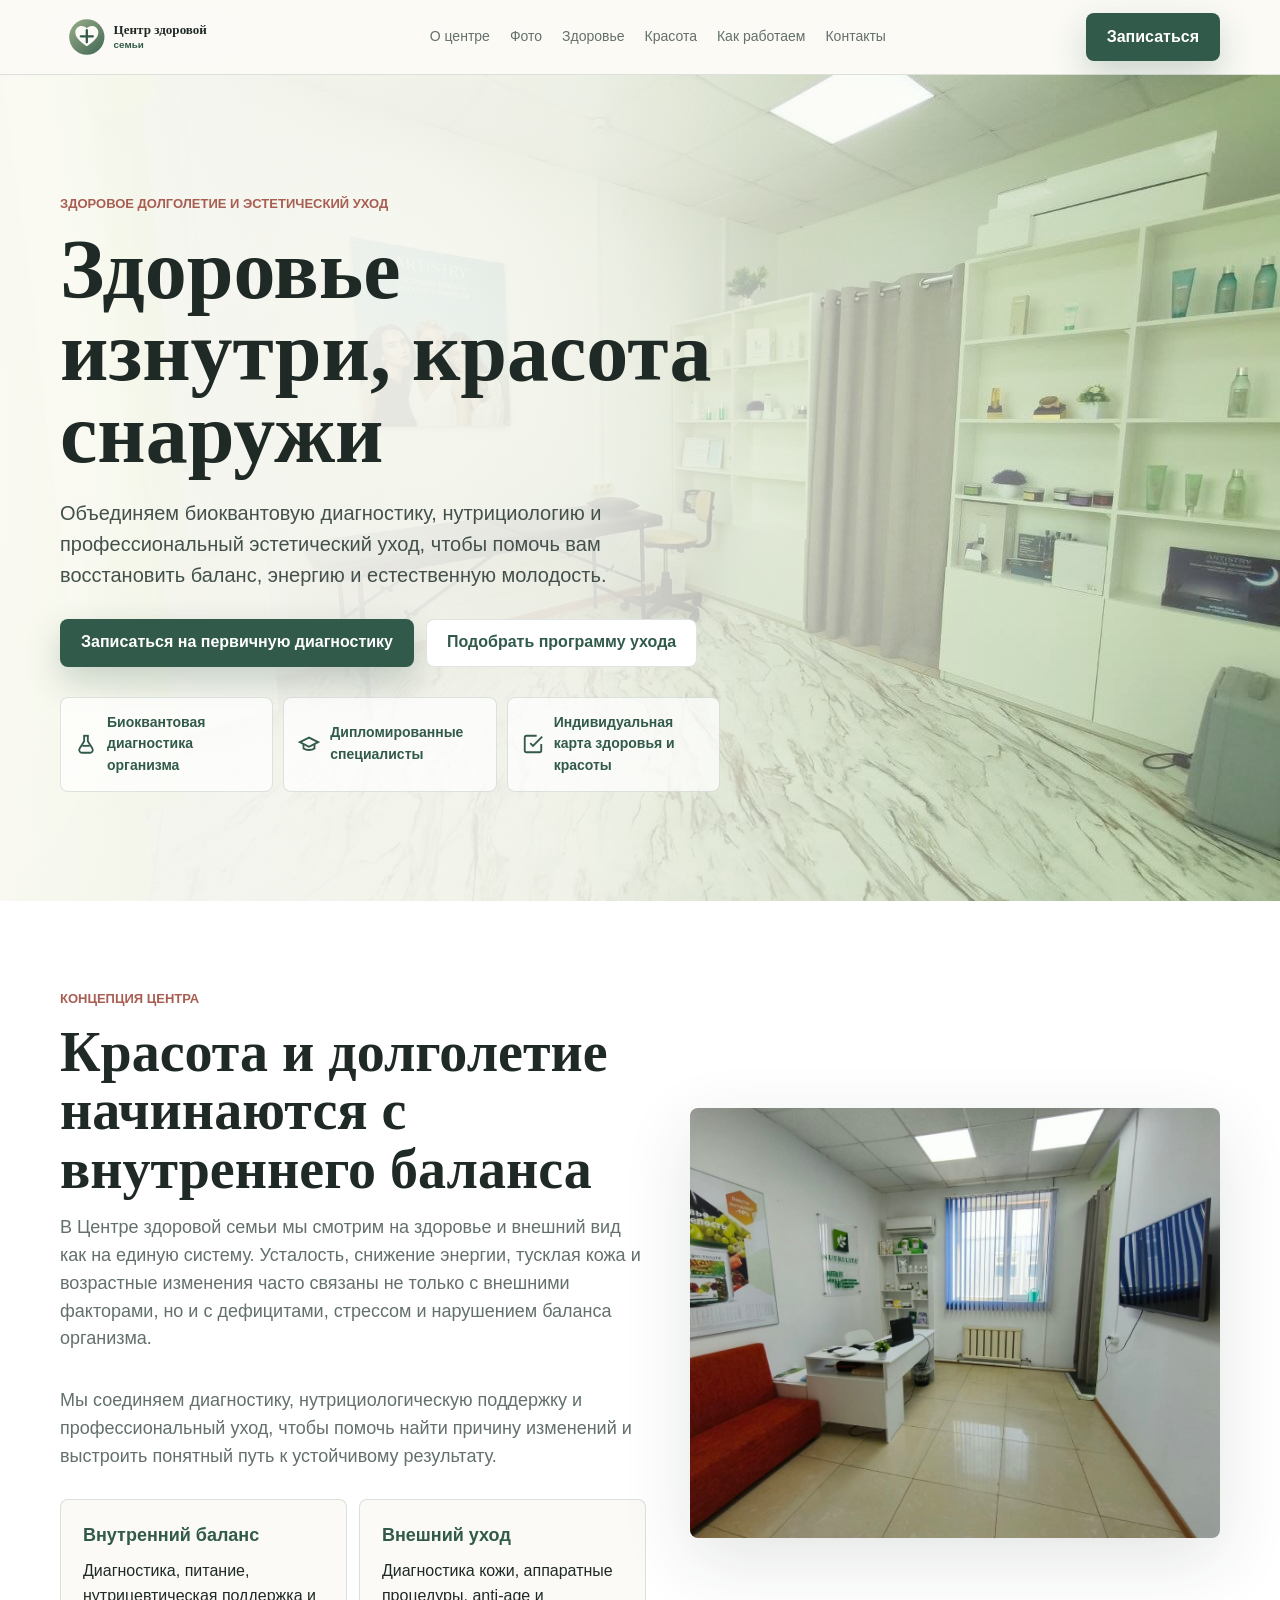
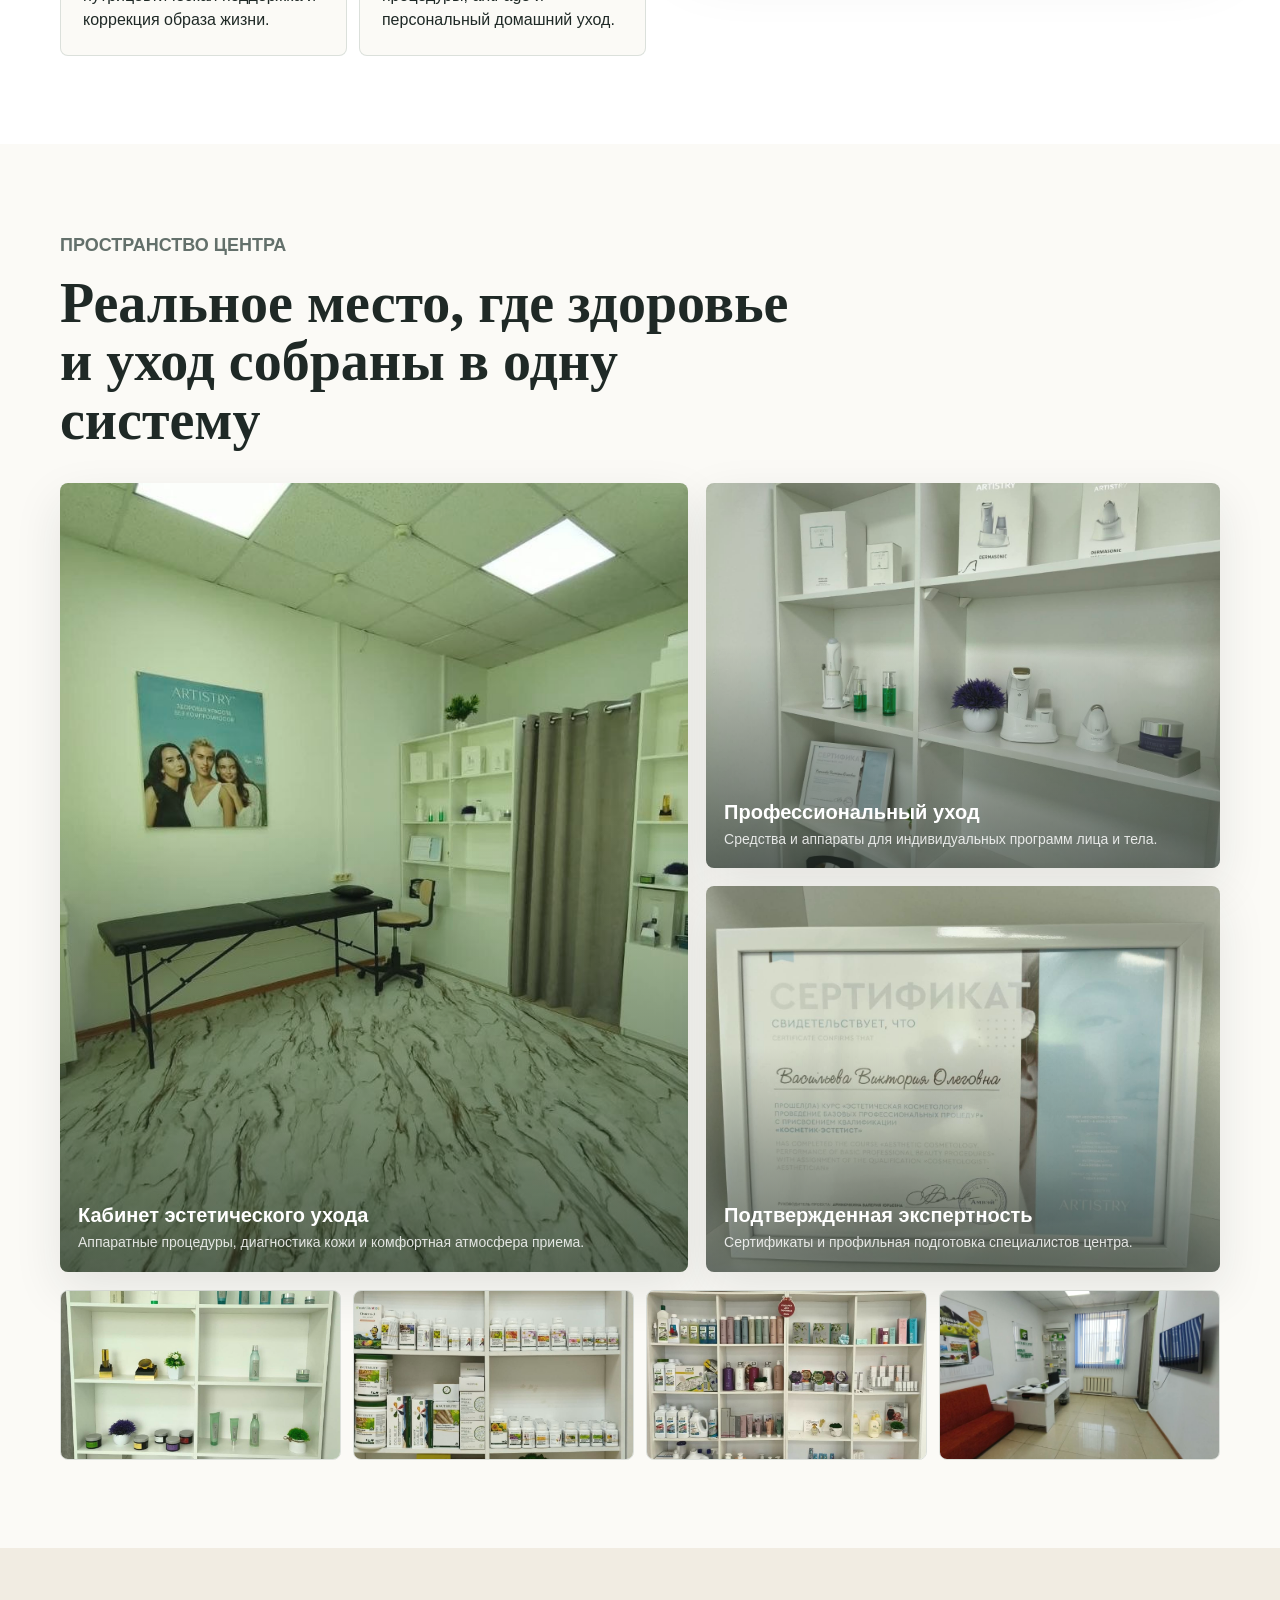
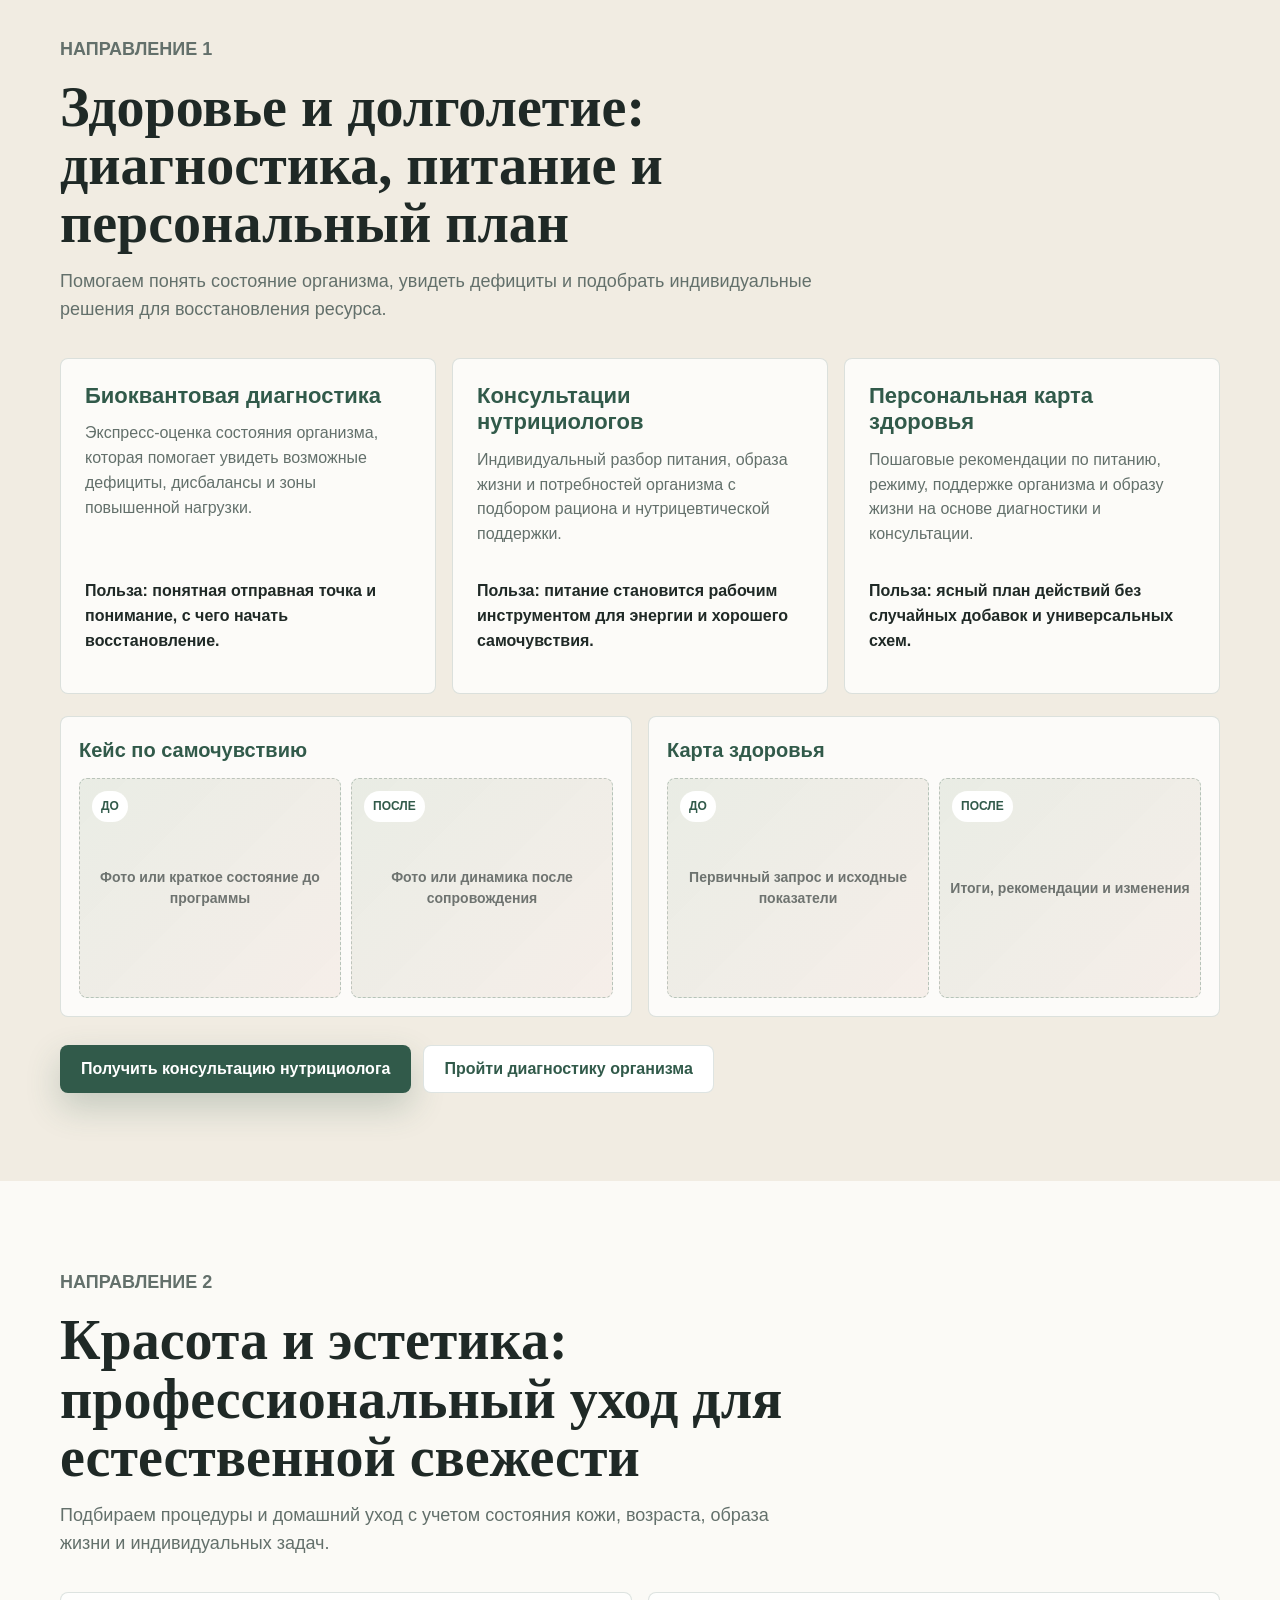
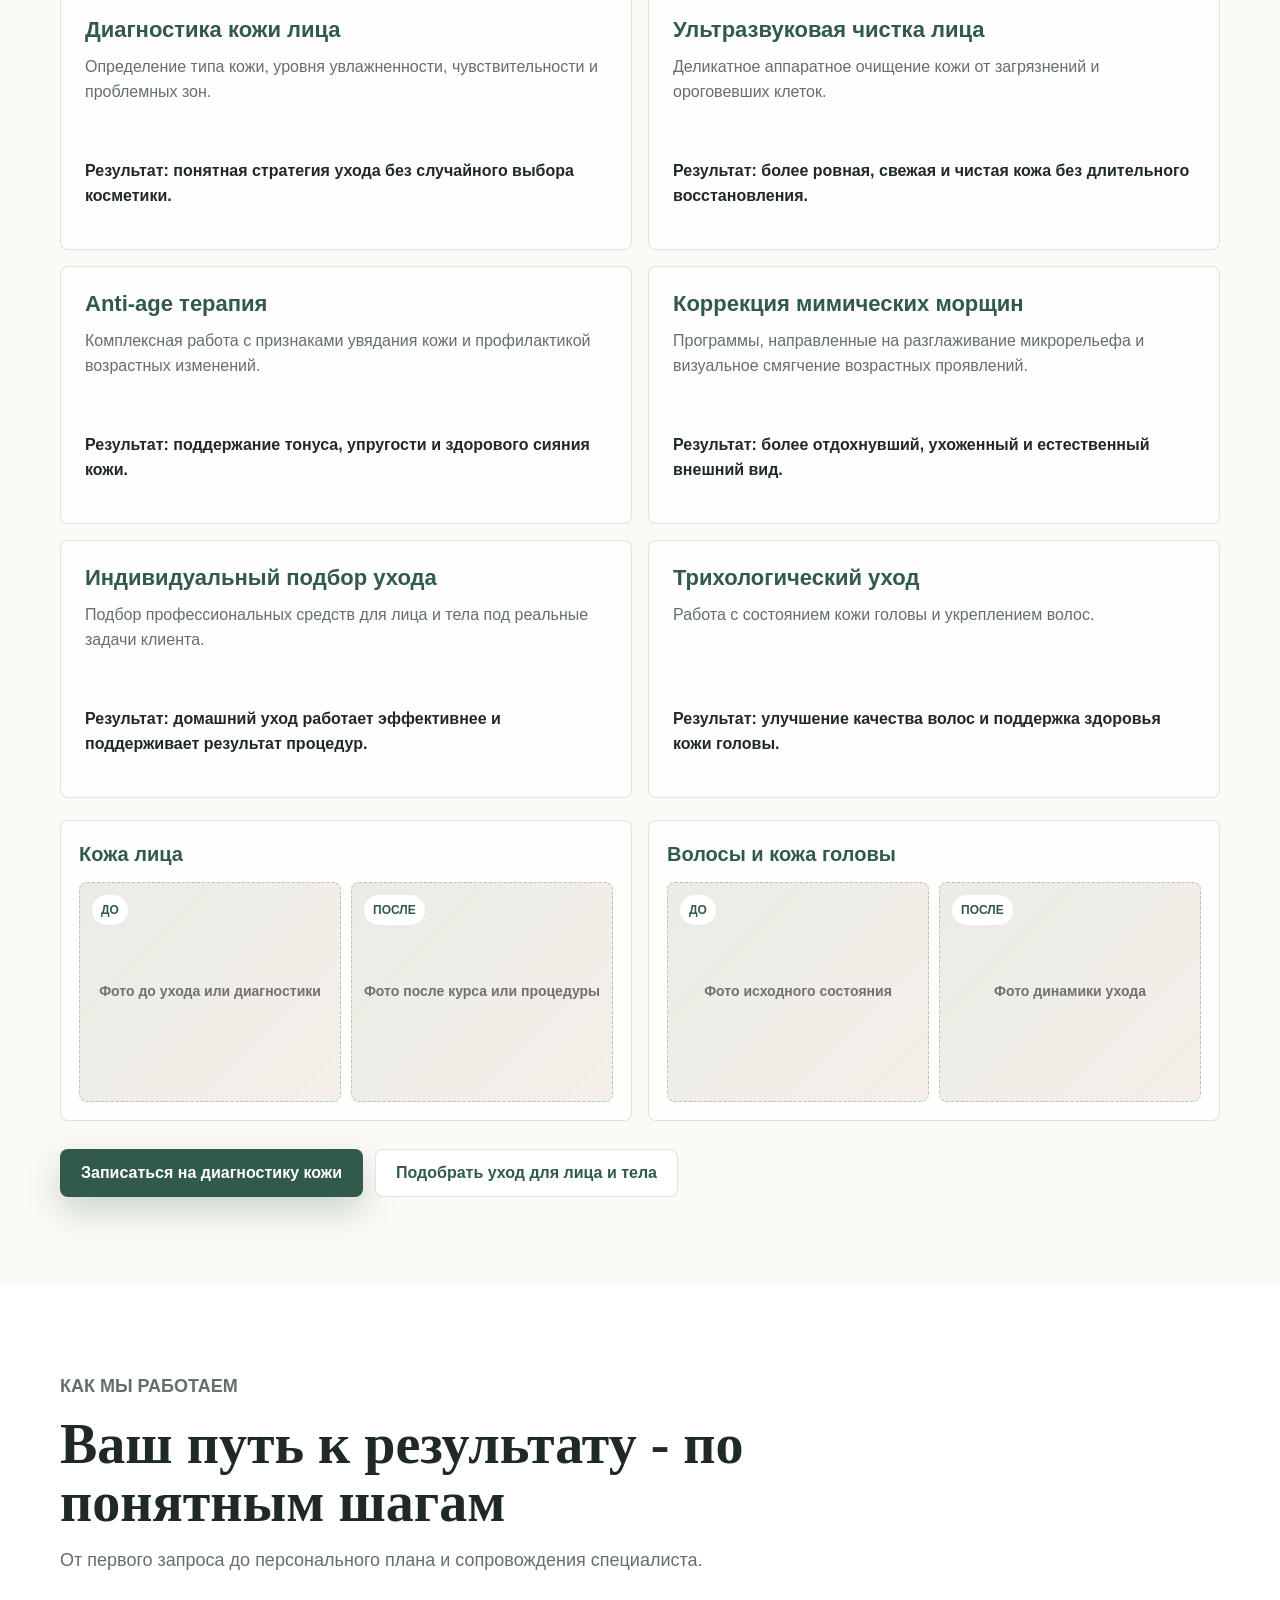
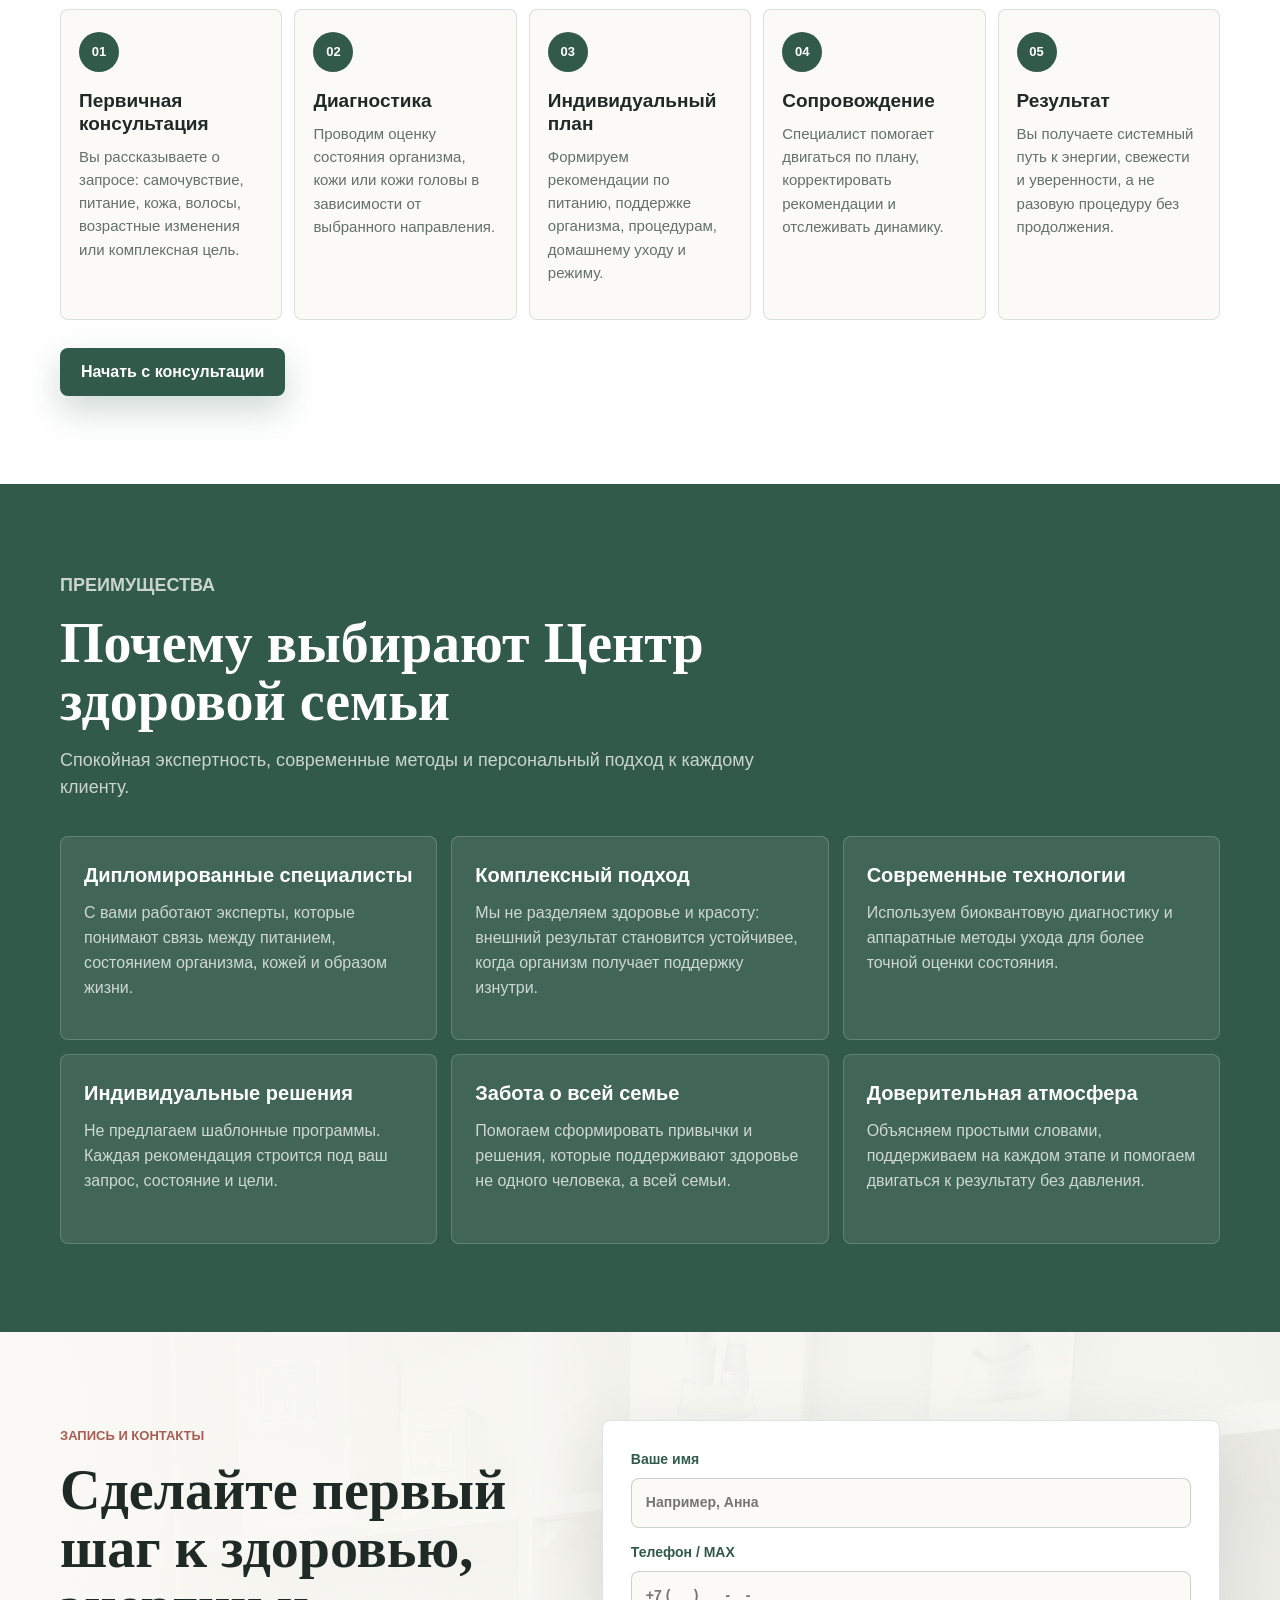
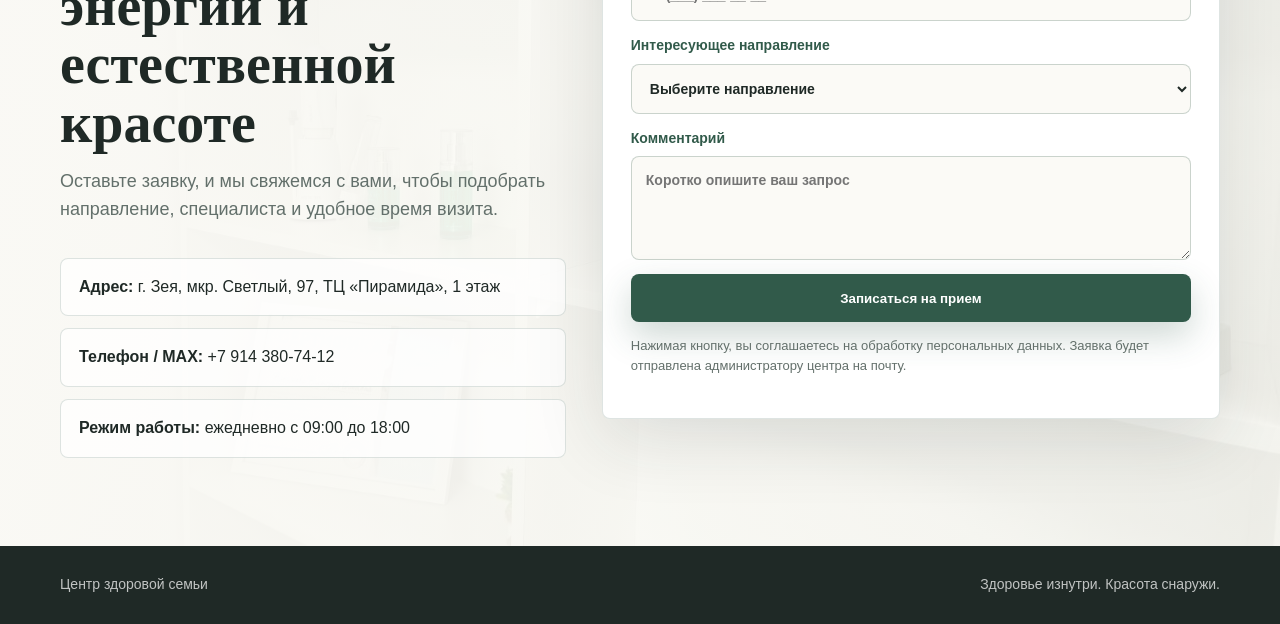
==== index.html @ 0ac84705 "Use local PHP lead form handler" ====
<!doctype html>
<html lang="ru">
  <head>
    <meta charset="utf-8" />
    <meta name="viewport" content="width=device-width, initial-scale=1" />
    <title>Центр здоровой семьи - здоровье изнутри, красота снаружи</title>
    <meta
      name="description"
      content="Комплексный центр здоровья, долголетия и эстетического ухода: биоквантовая диагностика, нутрициология, косметология и персональная карта здоровья."
    />
    <style>
      :root {
        --milk: #fbfaf6;
        --linen: #f1ece2;
        --sage: #6e8768;
        --moss: #315a4a;
        --rose: #c97f74;
        --clay: #a85e52;
        --ink: #1f2926;
        --muted: #63706b;
        --line: rgba(49, 90, 74, 0.16);
        --shadow: 0 22px 70px rgba(31, 41, 38, 0.12);
        --radius: 8px;
      }

      * {
        box-sizing: border-box;
      }

      html {
        scroll-behavior: smooth;
      }

      body {
        margin: 0;
        background: var(--milk);
        color: var(--ink);
        font-family: Inter, "Segoe UI", Arial, sans-serif;
        line-height: 1.55;
      }

      img {
        display: block;
        max-width: 100%;
      }

      a {
        color: inherit;
        text-decoration: none;
      }

      .page {
        overflow: hidden;
      }

      .container {
        width: min(1160px, calc(100% - 40px));
        margin: 0 auto;
      }

      .nav {
        position: sticky;
        top: 0;
        z-index: 20;
        background: rgba(251, 250, 246, 0.9);
        border-bottom: 1px solid var(--line);
        backdrop-filter: blur(18px);
      }

      .nav__inner {
        min-height: 74px;
        display: flex;
        align-items: center;
        justify-content: space-between;
        gap: 24px;
      }

      .brand {
        display: flex;
        align-items: center;
        gap: 12px;
        font-weight: 700;
        color: var(--moss);
      }

      .brand__logo {
        width: 170px;
        height: auto;
      }

      .nav__links {
        display: flex;
        align-items: center;
        gap: 20px;
        color: var(--muted);
        font-size: 14px;
      }

      .btn {
        min-height: 48px;
        display: inline-flex;
        align-items: center;
        justify-content: center;
        gap: 9px;
        border: 1px solid transparent;
        border-radius: var(--radius);
        padding: 13px 20px;
        font-weight: 700;
        line-height: 1.15;
        cursor: pointer;
        transition: transform 0.2s ease, box-shadow 0.2s ease, background 0.2s ease;
      }

      .btn:hover {
        transform: translateY(-2px);
      }

      .btn--primary {
        background: var(--moss);
        color: #fff;
        box-shadow: 0 14px 34px rgba(49, 90, 74, 0.24);
      }

      .btn--primary:hover {
        background: #264b3d;
      }

      .btn--secondary {
        background: #fff;
        border-color: var(--line);
        color: var(--moss);
      }

      .eyebrow {
        margin: 0 0 14px;
        color: var(--clay);
        font-size: 13px;
        font-weight: 800;
        letter-spacing: 0;
        text-transform: uppercase;
      }

      .hero {
        min-height: calc(100vh - 74px);
        display: grid;
        align-items: center;
        padding: 52px 0 42px;
        background:
          linear-gradient(90deg, rgba(251, 250, 246, 0.98) 0%, rgba(251, 250, 246, 0.88) 45%, rgba(251, 250, 246, 0.18) 100%),
          url("assets/photos/hero-room.jpg") center right / cover;
      }

      .hero__content {
        max-width: 660px;
      }

      h1,
      h2,
      h3,
      p {
        margin-top: 0;
      }

      h1 {
        margin-bottom: 22px;
        font-family: Georgia, "Times New Roman", serif;
        font-size: clamp(44px, 7vw, 84px);
        line-height: 0.98;
        font-weight: 600;
        color: var(--ink);
        letter-spacing: 0;
      }

      .hero__lead {
        max-width: 600px;
        margin-bottom: 28px;
        color: #43504b;
        font-size: 20px;
      }

      .hero__actions {
        display: flex;
        flex-wrap: wrap;
        gap: 12px;
        margin-bottom: 30px;
      }

      .hero__chips {
        display: grid;
        grid-template-columns: repeat(3, minmax(0, 1fr));
        gap: 10px;
        max-width: 780px;
      }

      .chip {
        min-height: 76px;
        display: flex;
        align-items: center;
        gap: 10px;
        padding: 14px;
        border: 1px solid var(--line);
        border-radius: var(--radius);
        background: rgba(255, 255, 255, 0.72);
        color: var(--moss);
        font-size: 14px;
        font-weight: 700;
      }

      .chip svg,
      .icon {
        width: 22px;
        height: 22px;
        flex: 0 0 22px;
        stroke: currentColor;
      }

      section {
        padding: 88px 0;
      }

      .section-head {
        max-width: 760px;
        margin-bottom: 34px;
      }

      .section-head h2 {
        margin-bottom: 16px;
        font-family: Georgia, "Times New Roman", serif;
        font-size: clamp(34px, 5vw, 56px);
        line-height: 1.04;
        font-weight: 600;
        letter-spacing: 0;
      }

      .section-head p,
      .large-copy {
        color: var(--muted);
        font-size: 18px;
      }

      .concept {
        background: #fff;
      }

      .concept__grid {
        display: grid;
        grid-template-columns: 1.05fr 0.95fr;
        gap: 44px;
        align-items: center;
      }

      .concept__image {
        position: relative;
        min-height: 430px;
        overflow: hidden;
        border-radius: var(--radius);
        box-shadow: var(--shadow);
      }

      .concept__image img {
        width: 100%;
        height: 100%;
        min-height: 430px;
        object-fit: cover;
      }

      .space {
        background: var(--milk);
      }

      .space__grid {
        display: grid;
        grid-template-columns: 1.1fr 0.9fr;
        gap: 18px;
        align-items: stretch;
      }

      .space__stack {
        display: grid;
        gap: 18px;
      }

      .photo-card {
        position: relative;
        min-height: 230px;
        overflow: hidden;
        border-radius: var(--radius);
        background: #fff;
        box-shadow: 0 18px 48px rgba(31, 41, 38, 0.1);
      }

      .photo-card--large {
        min-height: 520px;
      }

      .photo-card img {
        width: 100%;
        height: 100%;
        object-fit: cover;
        filter: saturate(0.86) contrast(0.96) brightness(1.02);
      }

      .photo-card::after {
        content: "";
        position: absolute;
        inset: 0;
        background: linear-gradient(180deg, rgba(31, 41, 38, 0) 42%, rgba(31, 41, 38, 0.58) 100%);
      }

      .photo-card__label {
        position: absolute;
        left: 18px;
        right: 18px;
        bottom: 18px;
        z-index: 1;
        color: #fff;
      }

      .photo-card__label strong {
        display: block;
        margin-bottom: 4px;
        font-size: 20px;
        line-height: 1.18;
      }

      .photo-card__label span {
        display: block;
        color: rgba(255, 255, 255, 0.84);
        font-size: 14px;
      }

      .mini-gallery {
        display: grid;
        grid-template-columns: repeat(4, minmax(0, 1fr));
        gap: 12px;
        margin-top: 18px;
      }

      .mini-gallery img {
        width: 100%;
        height: 170px;
        object-fit: cover;
        border: 1px solid var(--line);
        border-radius: var(--radius);
        filter: saturate(0.88) contrast(0.97) brightness(1.03);
      }

      .balance {
        display: grid;
        grid-template-columns: repeat(2, minmax(0, 1fr));
        gap: 12px;
        margin-top: 28px;
      }

      .balance__item {
        min-height: 150px;
        padding: 22px;
        border: 1px solid var(--line);
        border-radius: var(--radius);
        background: var(--milk);
      }

      .balance__item strong {
        display: block;
        margin-bottom: 9px;
        color: var(--moss);
        font-size: 18px;
      }

      .services {
        background: var(--linen);
      }

      .services--beauty {
        background: var(--milk);
      }

      .service-grid {
        display: grid;
        grid-template-columns: repeat(3, minmax(0, 1fr));
        gap: 16px;
      }

      .service-grid--beauty {
        grid-template-columns: repeat(2, minmax(0, 1fr));
      }

      .service-card {
        min-height: 258px;
        display: flex;
        flex-direction: column;
        padding: 24px;
        border: 1px solid var(--line);
        border-radius: var(--radius);
        background: rgba(255, 255, 255, 0.76);
      }

      .service-card h3 {
        margin-bottom: 12px;
        color: var(--moss);
        font-size: 22px;
        line-height: 1.2;
      }

      .service-card p {
        color: var(--muted);
      }

      .service-card .result {
        margin-top: auto;
        padding-top: 16px;
        color: var(--ink);
        font-weight: 700;
      }

      .case-strip {
        display: grid;
        grid-template-columns: repeat(2, minmax(0, 1fr));
        gap: 16px;
        margin-top: 22px;
      }

      .case-card {
        padding: 18px;
        border: 1px solid var(--line);
        border-radius: var(--radius);
        background: rgba(255, 255, 255, 0.78);
      }

      .case-card h3 {
        margin-bottom: 12px;
        color: var(--moss);
        font-size: 20px;
      }

      .compare {
        display: grid;
        grid-template-columns: repeat(2, minmax(0, 1fr));
        gap: 10px;
      }

      .compare__slot {
        min-height: 220px;
        position: relative;
        display: grid;
        place-items: center;
        overflow: hidden;
        border: 1px dashed rgba(49, 90, 74, 0.28);
        border-radius: var(--radius);
        background:
          linear-gradient(135deg, rgba(110, 135, 104, 0.12), rgba(201, 127, 116, 0.1)),
          #fbfaf6;
        color: rgba(31, 41, 38, 0.62);
        text-align: center;
        font-size: 14px;
        font-weight: 700;
      }

      .compare__slot span {
        position: absolute;
        top: 12px;
        left: 12px;
        padding: 6px 9px;
        border-radius: 999px;
        background: #fff;
        color: var(--moss);
        font-size: 12px;
        text-transform: uppercase;
      }

      .section-actions {
        display: flex;
        flex-wrap: wrap;
        gap: 12px;
        margin-top: 28px;
      }

      .work {
        background: #fff;
      }

      .steps {
        counter-reset: step;
        display: grid;
        grid-template-columns: repeat(5, minmax(0, 1fr));
        gap: 12px;
      }

      .step {
        min-height: 232px;
        position: relative;
        padding: 22px 18px 20px;
        border: 1px solid var(--line);
        border-radius: var(--radius);
        background: var(--milk);
      }

      .step::before {
        counter-increment: step;
        content: "0" counter(step);
        display: inline-grid;
        place-items: center;
        width: 40px;
        height: 40px;
        margin-bottom: 18px;
        border-radius: 50%;
        background: var(--moss);
        color: #fff;
        font-weight: 800;
        font-size: 13px;
      }

      .step h3 {
        margin-bottom: 9px;
        font-size: 19px;
        line-height: 1.2;
      }

      .step p {
        color: var(--muted);
        font-size: 15px;
      }

      .advantages {
        background: var(--moss);
        color: #fff;
      }

      .advantages .eyebrow,
      .advantages .section-head p {
        color: rgba(255, 255, 255, 0.74);
      }

      .advantage-grid {
        display: grid;
        grid-template-columns: repeat(3, minmax(0, 1fr));
        gap: 14px;
      }

      .advantage {
        min-height: 190px;
        padding: 23px;
        border: 1px solid rgba(255, 255, 255, 0.18);
        border-radius: var(--radius);
        background: rgba(255, 255, 255, 0.08);
      }

      .advantage h3 {
        margin-bottom: 10px;
        font-size: 20px;
      }

      .advantage p {
        color: rgba(255, 255, 255, 0.74);
      }

      .contact {
        background:
          linear-gradient(90deg, rgba(251, 250, 246, 0.98), rgba(251, 250, 246, 0.88)),
          url("assets/photos/beauty-equipment.jpg") center / cover;
      }

      .contact__grid {
        display: grid;
        grid-template-columns: 0.9fr 1.1fr;
        gap: 36px;
        align-items: start;
      }

      .contact__info {
        padding-top: 6px;
      }

      .contact-list {
        display: grid;
        gap: 12px;
        margin-top: 28px;
      }

      .contact-list div {
        padding: 16px 18px;
        border: 1px solid var(--line);
        border-radius: var(--radius);
        background: rgba(255, 255, 255, 0.72);
      }

      .form {
        display: grid;
        gap: 14px;
        padding: 28px;
        border: 1px solid var(--line);
        border-radius: var(--radius);
        background: #fff;
        box-shadow: var(--shadow);
      }

      label {
        display: grid;
        gap: 7px;
        color: var(--moss);
        font-size: 14px;
        font-weight: 800;
      }

      input,
      select,
      textarea {
        width: 100%;
        min-height: 50px;
        border: 1px solid rgba(49, 90, 74, 0.24);
        border-radius: var(--radius);
        padding: 13px 14px;
        background: var(--milk);
        color: var(--ink);
        font: inherit;
        outline: none;
      }

      textarea {
        min-height: 104px;
        resize: vertical;
      }

      input:focus,
      select:focus,
      textarea:focus {
        border-color: var(--moss);
        box-shadow: 0 0 0 4px rgba(49, 90, 74, 0.1);
      }

      .form__note {
        color: var(--muted);
        font-size: 13px;
      }

      .footer {
        padding: 28px 0;
        background: var(--ink);
        color: rgba(255, 255, 255, 0.72);
      }

      .footer__inner {
        display: flex;
        justify-content: space-between;
        gap: 20px;
        font-size: 14px;
      }

      @media (max-width: 980px) {
        .nav__links {
          display: none;
        }

        .hero {
          min-height: auto;
          padding: 72px 0 54px;
          background:
            linear-gradient(180deg, rgba(251, 250, 246, 0.98) 0%, rgba(251, 250, 246, 0.9) 54%, rgba(251, 250, 246, 0.18) 100%),
            url("assets/photos/hero-room.jpg") center / cover;
        }

        .hero__chips,
        .concept__grid,
        .space__grid,
        .contact__grid {
          grid-template-columns: 1fr;
        }

        .service-grid,
        .service-grid--beauty,
        .advantage-grid,
        .mini-gallery,
        .case-strip {
          grid-template-columns: repeat(2, minmax(0, 1fr));
        }

        .steps {
          grid-template-columns: repeat(2, minmax(0, 1fr));
        }
      }

      @media (max-width: 640px) {
        .container {
          width: min(100% - 28px, 1160px);
        }

        .nav__inner {
          min-height: 66px;
        }

        .brand span:last-child {
          max-width: 180px;
          line-height: 1.15;
        }

        .nav .btn {
          display: none;
        }

        h1 {
          font-size: 42px;
        }

        .hero__lead {
          font-size: 18px;
        }

        .hero__chips,
        .balance,
        .service-grid,
        .service-grid--beauty,
        .steps,
        .advantage-grid,
        .mini-gallery,
        .case-strip {
          grid-template-columns: 1fr;
        }

        section {
          padding: 62px 0;
        }

        .section-head h2 {
          font-size: 36px;
        }

        .btn {
          width: 100%;
        }

        .footer__inner {
          flex-direction: column;
        }
      }
    </style>
  </head>
  <body>
    <div class="page">
      <header class="nav">
        <div class="container nav__inner">
          <a class="brand" href="#top" aria-label="Центр здоровой семьи">
            <img class="brand__logo" src="assets/logo-variant-1.svg" alt="Центр здоровой семьи" />
          </a>
          <nav class="nav__links" aria-label="Основная навигация">
            <a href="#concept">О центре</a>
            <a href="#space">Фото</a>
            <a href="#health">Здоровье</a>
            <a href="#beauty">Красота</a>
            <a href="#work">Как работаем</a>
            <a href="#contacts">Контакты</a>
          </nav>
          <a class="btn btn--primary" href="#contacts">Записаться</a>
        </div>
      </header>

      <main id="top">
        <section class="hero" aria-labelledby="hero-title">
          <div class="container">
            <div class="hero__content">
              <p class="eyebrow">Здоровое долголетие и эстетический уход</p>
              <h1 id="hero-title">Здоровье изнутри, красота снаружи</h1>
              <p class="hero__lead">
                Объединяем биоквантовую диагностику, нутрициологию и профессиональный эстетический уход, чтобы помочь вам восстановить баланс, энергию и естественную молодость.
              </p>
              <div class="hero__actions">
                <a class="btn btn--primary" href="#contacts">Записаться на первичную диагностику</a>
                <a class="btn btn--secondary" href="#beauty">Подобрать программу ухода</a>
              </div>
              <div class="hero__chips" aria-label="Ключевые преимущества">
                <div class="chip">
                  <svg viewBox="0 0 24 24" fill="none" stroke-width="2"><path d="M9 3h6"/><path d="M10 3v6l-5 8a3 3 0 0 0 2.6 4.5h8.8A3 3 0 0 0 19 17l-5-8V3"/><path d="M8 14h8"/></svg>
                  Биоквантовая диагностика организма
                </div>
                <div class="chip">
                  <svg viewBox="0 0 24 24" fill="none" stroke-width="2"><path d="M22 10 12 5 2 10l10 5 10-5Z"/><path d="M6 12v5c3 2 9 2 12 0v-5"/></svg>
                  Дипломированные специалисты
                </div>
                <div class="chip">
                  <svg viewBox="0 0 24 24" fill="none" stroke-width="2"><path d="M9 11 12 14 22 4"/><path d="M21 12v7a2 2 0 0 1-2 2H5a2 2 0 0 1-2-2V5a2 2 0 0 1 2-2h11"/></svg>
                  Индивидуальная карта здоровья и красоты
                </div>
              </div>
            </div>
          </div>
        </section>

        <section class="concept" id="concept" aria-labelledby="concept-title">
          <div class="container concept__grid">
            <div>
              <p class="eyebrow">Концепция центра</p>
              <div class="section-head">
                <h2 id="concept-title">Красота и долголетие начинаются с внутреннего баланса</h2>
                <p>
                  В Центре здоровой семьи мы смотрим на здоровье и внешний вид как на единую систему. Усталость, снижение энергии, тусклая кожа и возрастные изменения часто связаны не только с внешними факторами, но и с дефицитами, стрессом и нарушением баланса организма.
                </p>
              </div>
              <p class="large-copy">
                Мы соединяем диагностику, нутрициологическую поддержку и профессиональный уход, чтобы помочь найти причину изменений и выстроить понятный путь к устойчивому результату.
              </p>
              <div class="balance">
                <div class="balance__item">
                  <strong>Внутренний баланс</strong>
                  Диагностика, питание, нутрицевтическая поддержка и коррекция образа жизни.
                </div>
                <div class="balance__item">
                  <strong>Внешний уход</strong>
                  Диагностика кожи, аппаратные процедуры, anti-age и персональный домашний уход.
                </div>
              </div>
            </div>
            <div class="concept__image">
              <img src="assets/photos/consultation-room.jpg" alt="Кабинет консультации Центра здоровой семьи" />
            </div>
          </div>
        </section>

        <section class="space" id="space" aria-labelledby="space-title">
          <div class="container">
            <div class="section-head">
              <p class="eyebrow">Пространство центра</p>
              <h2 id="space-title">Реальное место, где здоровье и уход собраны в одну систему</h2>
            </div>
            <div class="space__grid">
              <article class="photo-card photo-card--large">
                <img src="assets/photos/hero-room.jpg" alt="Кабинет эстетического ухода" />
                <div class="photo-card__label">
                  <strong>Кабинет эстетического ухода</strong>
                  <span>Аппаратные процедуры, диагностика кожи и комфортная атмосфера приема.</span>
                </div>
              </article>
              <div class="space__stack">
                <article class="photo-card">
                  <img src="assets/photos/beauty-equipment.jpg" alt="Профессиональное оборудование и косметика" />
                  <div class="photo-card__label">
                    <strong>Профессиональный уход</strong>
                    <span>Средства и аппараты для индивидуальных программ лица и тела.</span>
                  </div>
                </article>
                <article class="photo-card">
                  <img src="assets/photos/certificate.jpg" alt="Сертификат специалиста" />
                  <div class="photo-card__label">
                    <strong>Подтвержденная экспертность</strong>
                    <span>Сертификаты и профильная подготовка специалистов центра.</span>
                  </div>
                </article>
              </div>
            </div>
            <div class="mini-gallery" aria-label="Дополнительные фотографии центра">
              <img src="assets/photos/beauty-products-front.jpg" alt="Витрина с профессиональным уходом" />
              <img src="assets/photos/health-shelf-front.jpg" alt="Витрина направления здоровья" />
              <img src="assets/photos/home-beauty-shelves.jpg" alt="Зона Дом и Красота с уходовыми средствами" />
              <img src="assets/photos/consultation-room.jpg" alt="Кабинет консультации" />
            </div>
          </div>
        </section>

        <section class="services" id="health" aria-labelledby="health-title">
          <div class="container">
            <div class="section-head">
              <p class="eyebrow">Направление 1</p>
              <h2 id="health-title">Здоровье и долголетие: диагностика, питание и персональный план</h2>
              <p>
                Помогаем понять состояние организма, увидеть дефициты и подобрать индивидуальные решения для восстановления ресурса.
              </p>
            </div>
            <div class="service-grid">
              <article class="service-card">
                <h3>Биоквантовая диагностика</h3>
                <p>Экспресс-оценка состояния организма, которая помогает увидеть возможные дефициты, дисбалансы и зоны повышенной нагрузки.</p>
                <p class="result">Польза: понятная отправная точка и понимание, с чего начать восстановление.</p>
              </article>
              <article class="service-card">
                <h3>Консультации нутрициологов</h3>
                <p>Индивидуальный разбор питания, образа жизни и потребностей организма с подбором рациона и нутрицевтической поддержки.</p>
                <p class="result">Польза: питание становится рабочим инструментом для энергии и хорошего самочувствия.</p>
              </article>
              <article class="service-card">
                <h3>Персональная карта здоровья</h3>
                <p>Пошаговые рекомендации по питанию, режиму, поддержке организма и образу жизни на основе диагностики и консультации.</p>
                <p class="result">Польза: ясный план действий без случайных добавок и универсальных схем.</p>
              </article>
            </div>
            <div class="case-strip" aria-label="Заглушки для кейсов направления здоровья">
              <article class="case-card">
                <h3>Кейс по самочувствию</h3>
                <div class="compare">
                  <div class="compare__slot"><span>До</span>Фото или краткое состояние до программы</div>
                  <div class="compare__slot"><span>После</span>Фото или динамика после сопровождения</div>
                </div>
              </article>
              <article class="case-card">
                <h3>Карта здоровья</h3>
                <div class="compare">
                  <div class="compare__slot"><span>До</span>Первичный запрос и исходные показатели</div>
                  <div class="compare__slot"><span>После</span>Итоги, рекомендации и изменения</div>
                </div>
              </article>
            </div>
            <div class="section-actions">
              <a class="btn btn--primary" href="#contacts">Получить консультацию нутрициолога</a>
              <a class="btn btn--secondary" href="#contacts">Пройти диагностику организма</a>
            </div>
          </div>
        </section>

        <section class="services services--beauty" id="beauty" aria-labelledby="beauty-title">
          <div class="container">
            <div class="section-head">
              <p class="eyebrow">Направление 2</p>
              <h2 id="beauty-title">Красота и эстетика: профессиональный уход для естественной свежести</h2>
              <p>
                Подбираем процедуры и домашний уход с учетом состояния кожи, возраста, образа жизни и индивидуальных задач.
              </p>
            </div>
            <div class="service-grid service-grid--beauty">
              <article class="service-card">
                <h3>Диагностика кожи лица</h3>
                <p>Определение типа кожи, уровня увлажненности, чувствительности и проблемных зон.</p>
                <p class="result">Результат: понятная стратегия ухода без случайного выбора косметики.</p>
              </article>
              <article class="service-card">
                <h3>Ультразвуковая чистка лица</h3>
                <p>Деликатное аппаратное очищение кожи от загрязнений и ороговевших клеток.</p>
                <p class="result">Результат: более ровная, свежая и чистая кожа без длительного восстановления.</p>
              </article>
              <article class="service-card">
                <h3>Anti-age терапия</h3>
                <p>Комплексная работа с признаками увядания кожи и профилактикой возрастных изменений.</p>
                <p class="result">Результат: поддержание тонуса, упругости и здорового сияния кожи.</p>
              </article>
              <article class="service-card">
                <h3>Коррекция мимических морщин</h3>
                <p>Программы, направленные на разглаживание микрорельефа и визуальное смягчение возрастных проявлений.</p>
                <p class="result">Результат: более отдохнувший, ухоженный и естественный внешний вид.</p>
              </article>
              <article class="service-card">
                <h3>Индивидуальный подбор ухода</h3>
                <p>Подбор профессиональных средств для лица и тела под реальные задачи клиента.</p>
                <p class="result">Результат: домашний уход работает эффективнее и поддерживает результат процедур.</p>
              </article>
              <article class="service-card">
                <h3>Трихологический уход</h3>
                <p>Работа с состоянием кожи головы и укреплением волос.</p>
                <p class="result">Результат: улучшение качества волос и поддержка здоровья кожи головы.</p>
              </article>
            </div>
            <div class="case-strip" aria-label="Заглушки для кейсов направления красоты">
              <article class="case-card">
                <h3>Кожа лица</h3>
                <div class="compare">
                  <div class="compare__slot"><span>До</span>Фото до ухода или диагностики</div>
                  <div class="compare__slot"><span>После</span>Фото после курса или процедуры</div>
                </div>
              </article>
              <article class="case-card">
                <h3>Волосы и кожа головы</h3>
                <div class="compare">
                  <div class="compare__slot"><span>До</span>Фото исходного состояния</div>
                  <div class="compare__slot"><span>После</span>Фото динамики ухода</div>
                </div>
              </article>
            </div>
            <div class="section-actions">
              <a class="btn btn--primary" href="#contacts">Записаться на диагностику кожи</a>
              <a class="btn btn--secondary" href="#contacts">Подобрать уход для лица и тела</a>
            </div>
          </div>
        </section>

        <section class="work" id="work" aria-labelledby="work-title">
          <div class="container">
            <div class="section-head">
              <p class="eyebrow">Как мы работаем</p>
              <h2 id="work-title">Ваш путь к результату - по понятным шагам</h2>
              <p>От первого запроса до персонального плана и сопровождения специалиста.</p>
            </div>
            <div class="steps">
              <article class="step">
                <h3>Первичная консультация</h3>
                <p>Вы рассказываете о запросе: самочувствие, питание, кожа, волосы, возрастные изменения или комплексная цель.</p>
              </article>
              <article class="step">
                <h3>Диагностика</h3>
                <p>Проводим оценку состояния организма, кожи или кожи головы в зависимости от выбранного направления.</p>
              </article>
              <article class="step">
                <h3>Индивидуальный план</h3>
                <p>Формируем рекомендации по питанию, поддержке организма, процедурам, домашнему уходу и режиму.</p>
              </article>
              <article class="step">
                <h3>Сопровождение</h3>
                <p>Специалист помогает двигаться по плану, корректировать рекомендации и отслеживать динамику.</p>
              </article>
              <article class="step">
                <h3>Результат</h3>
                <p>Вы получаете системный путь к энергии, свежести и уверенности, а не разовую процедуру без продолжения.</p>
              </article>
            </div>
            <div class="section-actions">
              <a class="btn btn--primary" href="#contacts">Начать с консультации</a>
            </div>
          </div>
        </section>

        <section class="advantages" id="advantages" aria-labelledby="advantages-title">
          <div class="container">
            <div class="section-head">
              <p class="eyebrow">Преимущества</p>
              <h2 id="advantages-title">Почему выбирают Центр здоровой семьи</h2>
              <p>Спокойная экспертность, современные методы и персональный подход к каждому клиенту.</p>
            </div>
            <div class="advantage-grid">
              <article class="advantage">
                <h3>Дипломированные специалисты</h3>
                <p>С вами работают эксперты, которые понимают связь между питанием, состоянием организма, кожей и образом жизни.</p>
              </article>
              <article class="advantage">
                <h3>Комплексный подход</h3>
                <p>Мы не разделяем здоровье и красоту: внешний результат становится устойчивее, когда организм получает поддержку изнутри.</p>
              </article>
              <article class="advantage">
                <h3>Современные технологии</h3>
                <p>Используем биоквантовую диагностику и аппаратные методы ухода для более точной оценки состояния.</p>
              </article>
              <article class="advantage">
                <h3>Индивидуальные решения</h3>
                <p>Не предлагаем шаблонные программы. Каждая рекомендация строится под ваш запрос, состояние и цели.</p>
              </article>
              <article class="advantage">
                <h3>Забота о всей семье</h3>
                <p>Помогаем сформировать привычки и решения, которые поддерживают здоровье не одного человека, а всей семьи.</p>
              </article>
              <article class="advantage">
                <h3>Доверительная атмосфера</h3>
                <p>Объясняем простыми словами, поддерживаем на каждом этапе и помогаем двигаться к результату без давления.</p>
              </article>
            </div>
          </div>
        </section>

        <section class="contact" id="contacts" aria-labelledby="contact-title">
          <div class="container contact__grid">
            <div class="contact__info">
              <p class="eyebrow">Запись и контакты</p>
              <div class="section-head">
                <h2 id="contact-title">Сделайте первый шаг к здоровью, энергии и естественной красоте</h2>
                <p>
                  Оставьте заявку, и мы свяжемся с вами, чтобы подобрать направление, специалиста и удобное время визита.
                </p>
              </div>
              <div class="contact-list">
                <div><strong>Адрес:</strong> г. Зея, мкр. Светлый, 97, ТЦ «Пирамида», 1 этаж</div>
                <div><strong>Телефон / MAX:</strong> +7 914 380-74-12</div>
                <div><strong>Режим работы:</strong> ежедневно с 09:00 до 18:00</div>
              </div>
            </div>
            <form class="form" id="lead-form" action="/send.php" method="POST">
              <input type="text" name="website" tabindex="-1" autocomplete="off" style="display: none" aria-hidden="true" />
              <label>
                Ваше имя
                <input name="Имя" type="text" placeholder="Например, Анна" autocomplete="name" required />
              </label>
              <label>
                Телефон / MAX
                <input name="Телефон" type="tel" placeholder="+7 (___) ___-__-__" autocomplete="tel" required />
              </label>
              <label>
                Интересующее направление
                <select name="Направление" required>
                  <option value="">Выберите направление</option>
                  <option>Биоквантовая диагностика</option>
                  <option>Нутрициология</option>
                  <option>Косметология и уход</option>
                  <option>Диагностика кожи</option>
                  <option>Трихологический уход</option>
                  <option>Комплексная программа</option>
                </select>
              </label>
              <label>
                Комментарий
                <textarea name="Комментарий" placeholder="Коротко опишите ваш запрос"></textarea>
              </label>
              <button class="btn btn--primary" type="submit">Записаться на прием</button>
              <p class="form__note">Нажимая кнопку, вы соглашаетесь на обработку персональных данных. Заявка будет отправлена администратору центра на почту.</p>
            </form>
          </div>
        </section>
      </main>

      <footer class="footer">
        <div class="container footer__inner">
          <span>Центр здоровой семьи</span>
          <span>Здоровье изнутри. Красота снаружи.</span>
        </div>
      </footer>
    </div>

  </body>
</html>
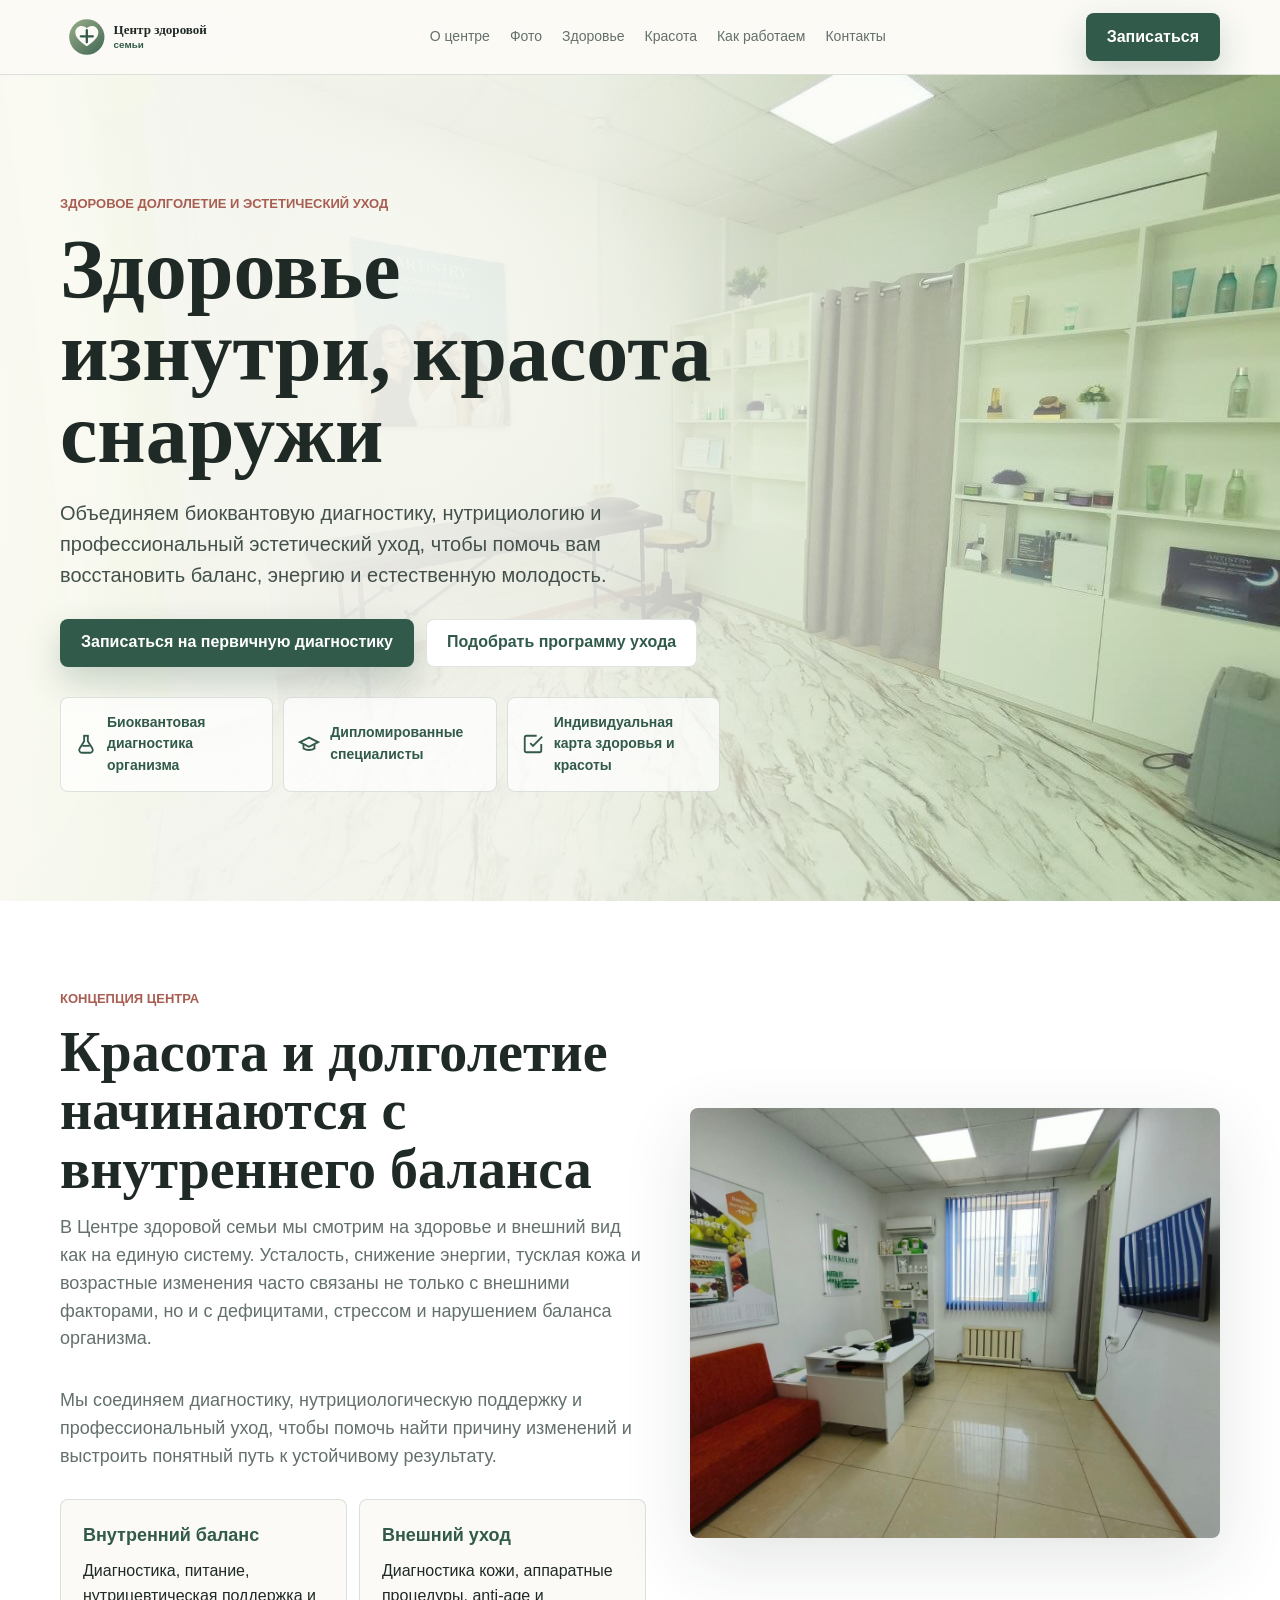
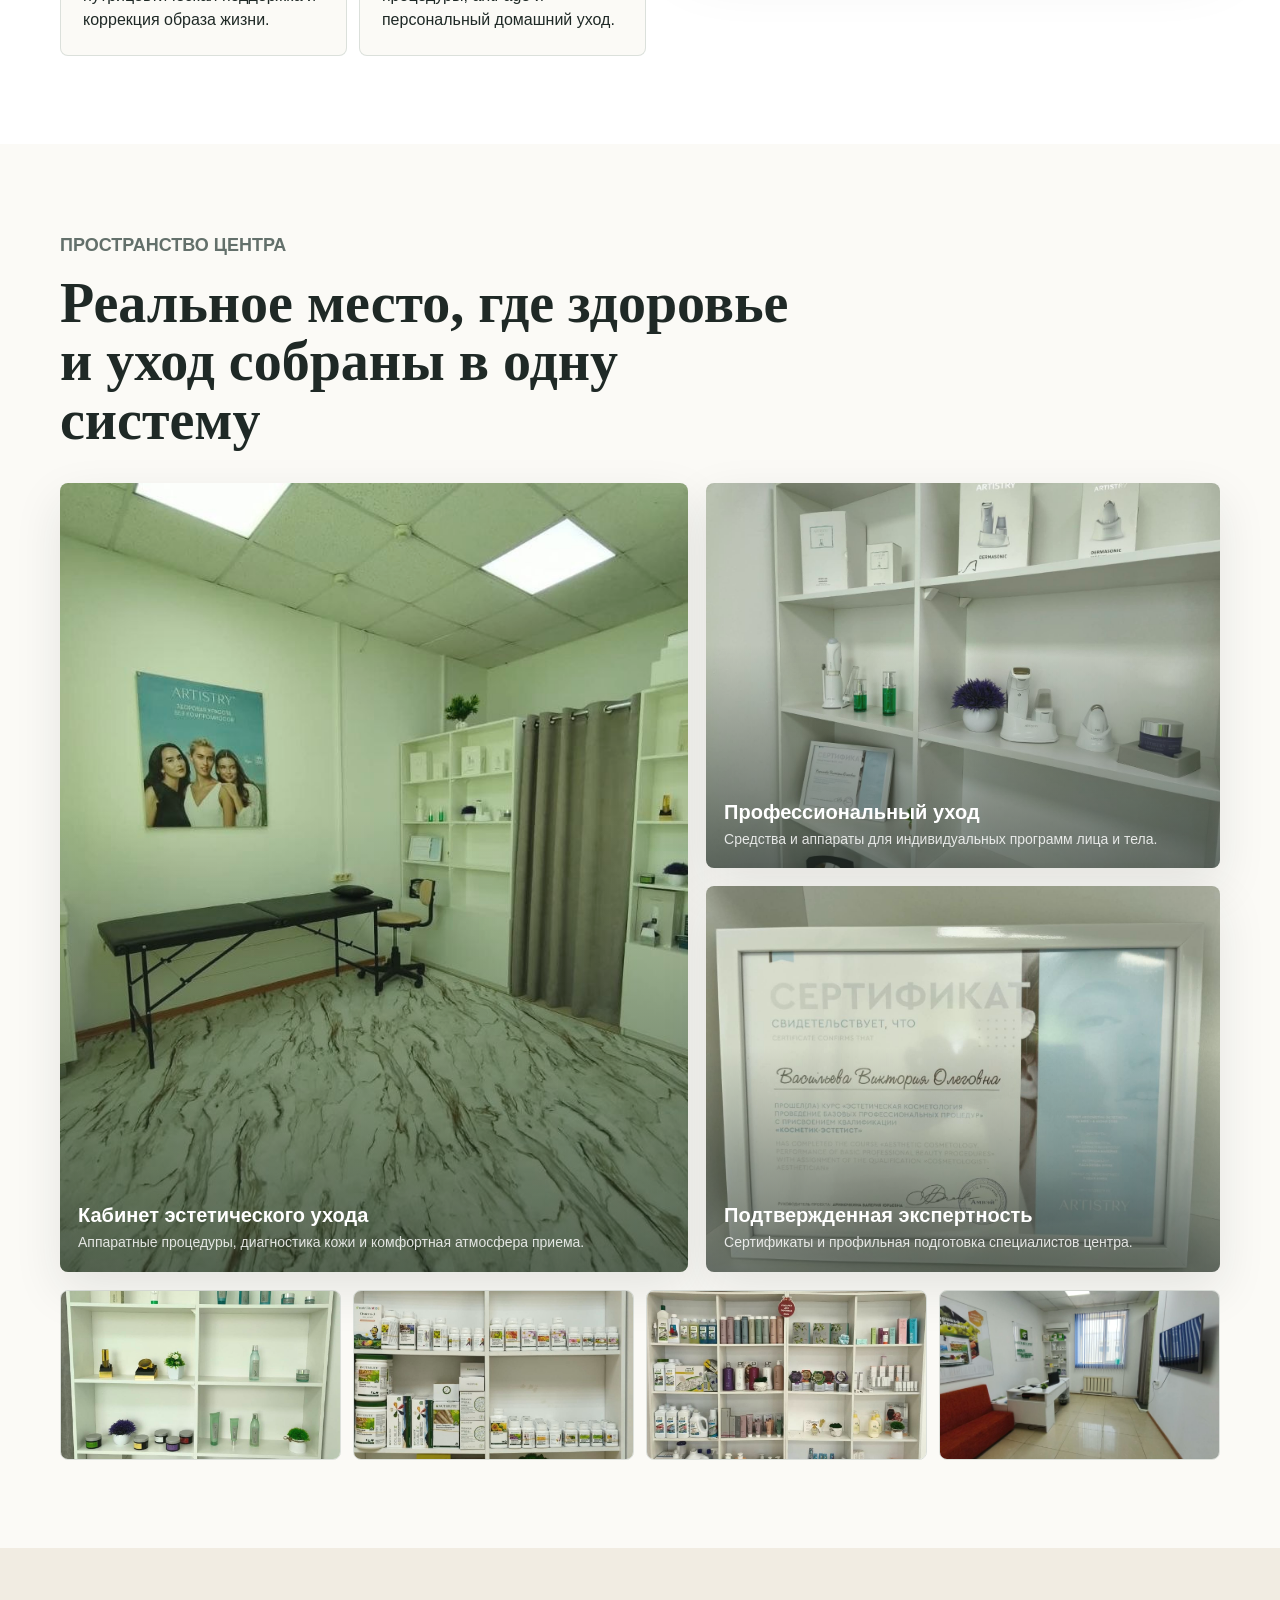
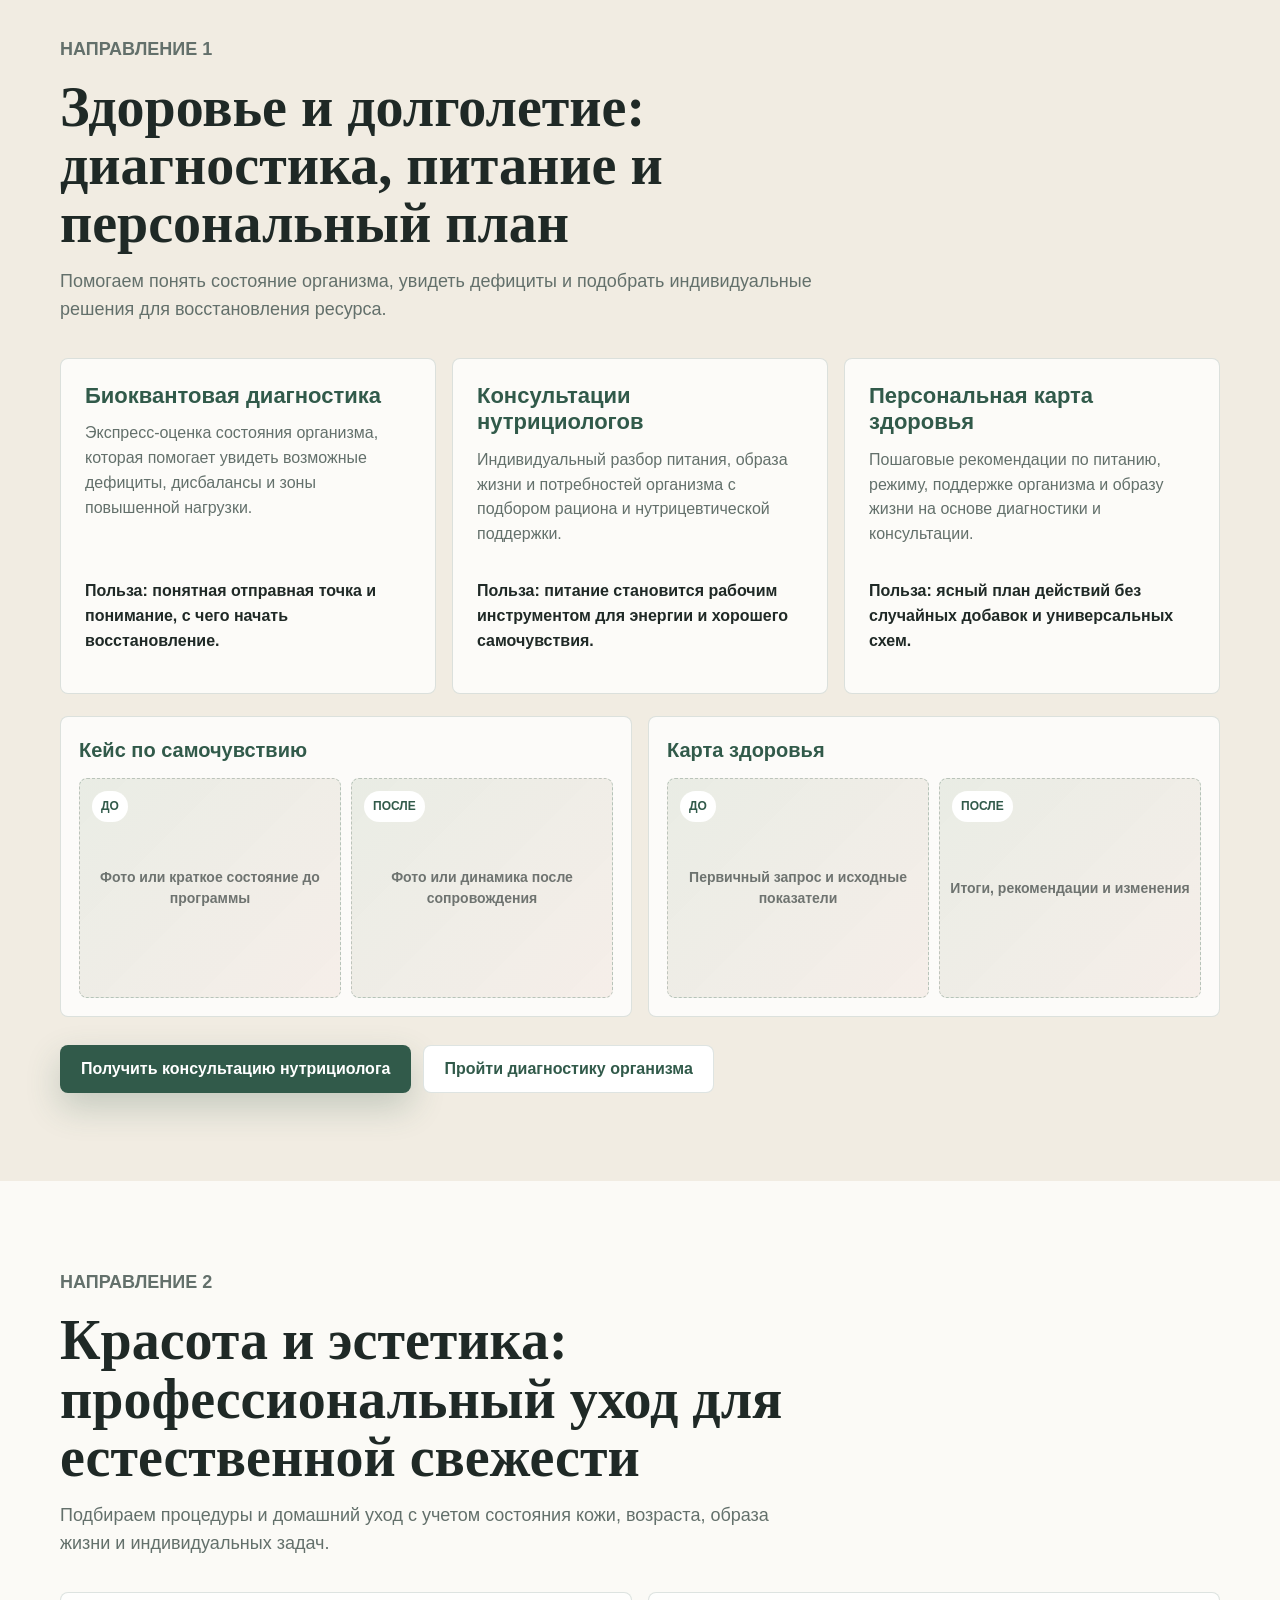
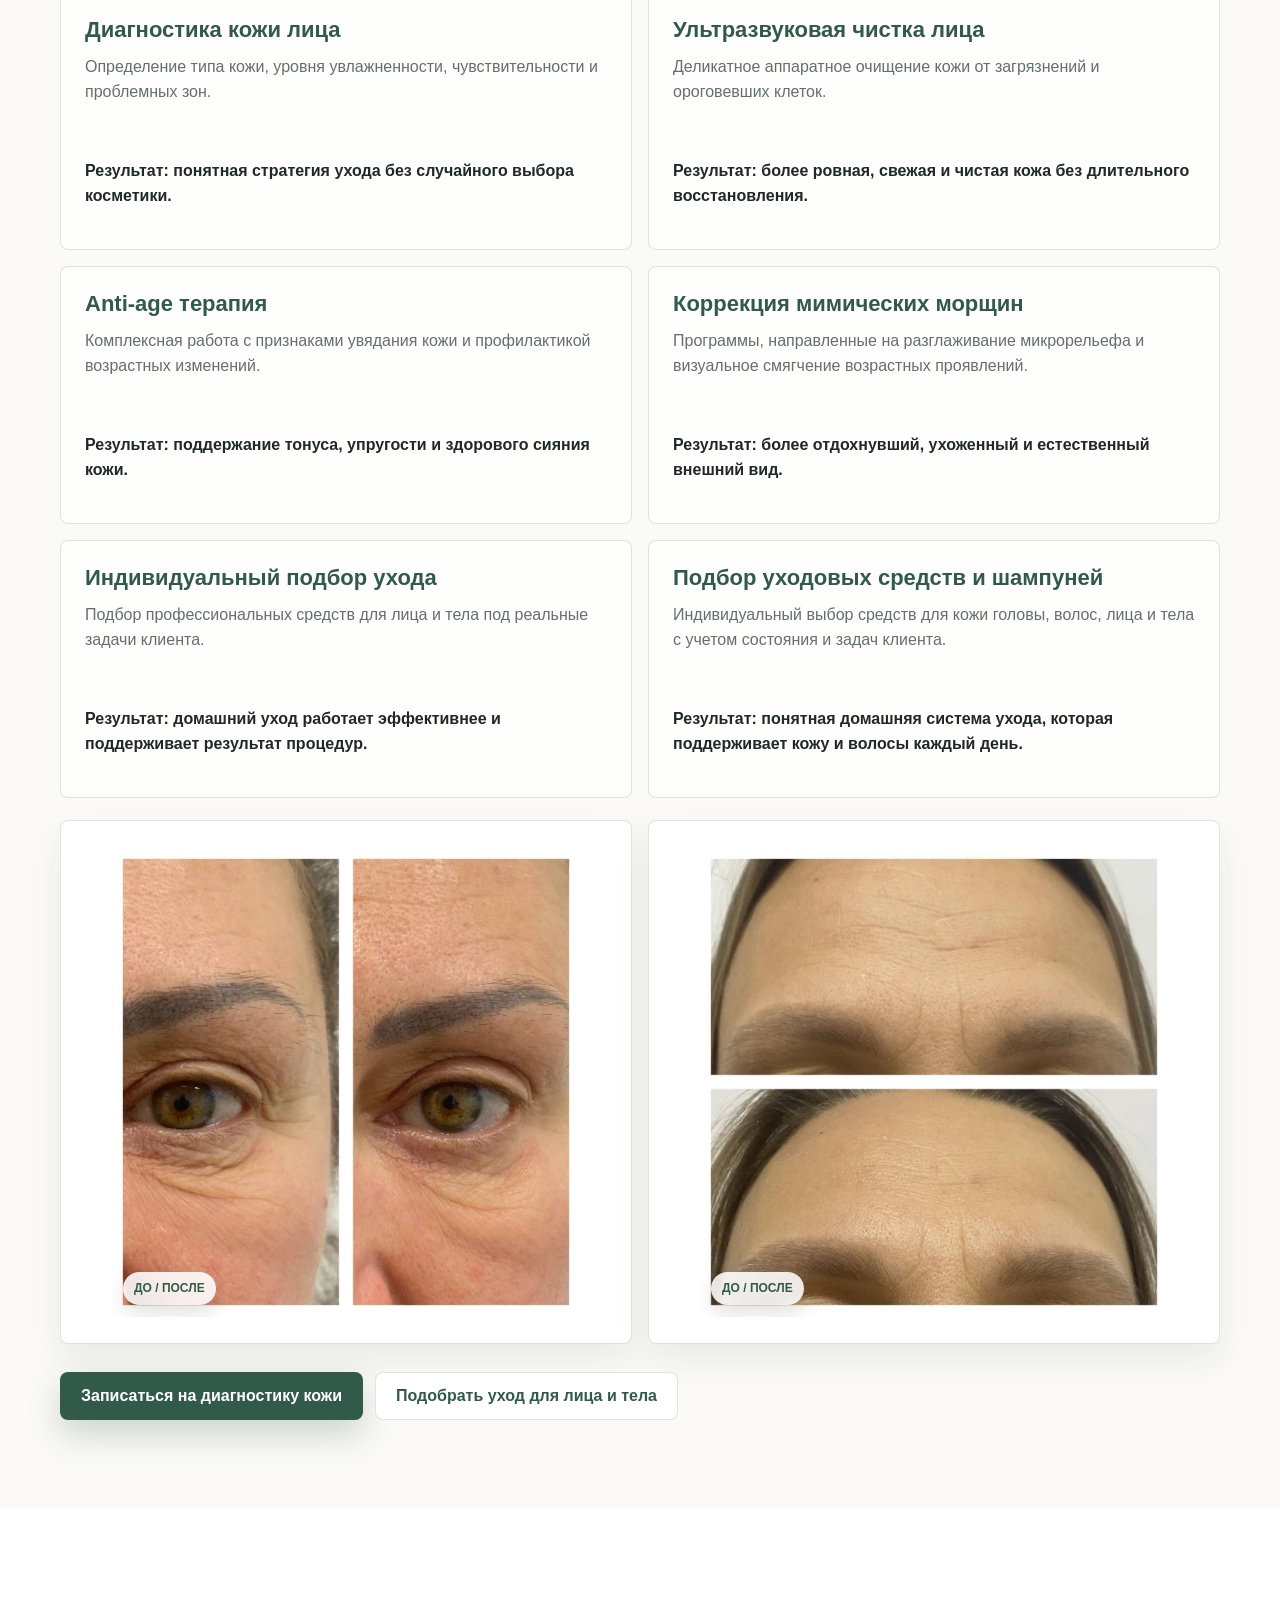
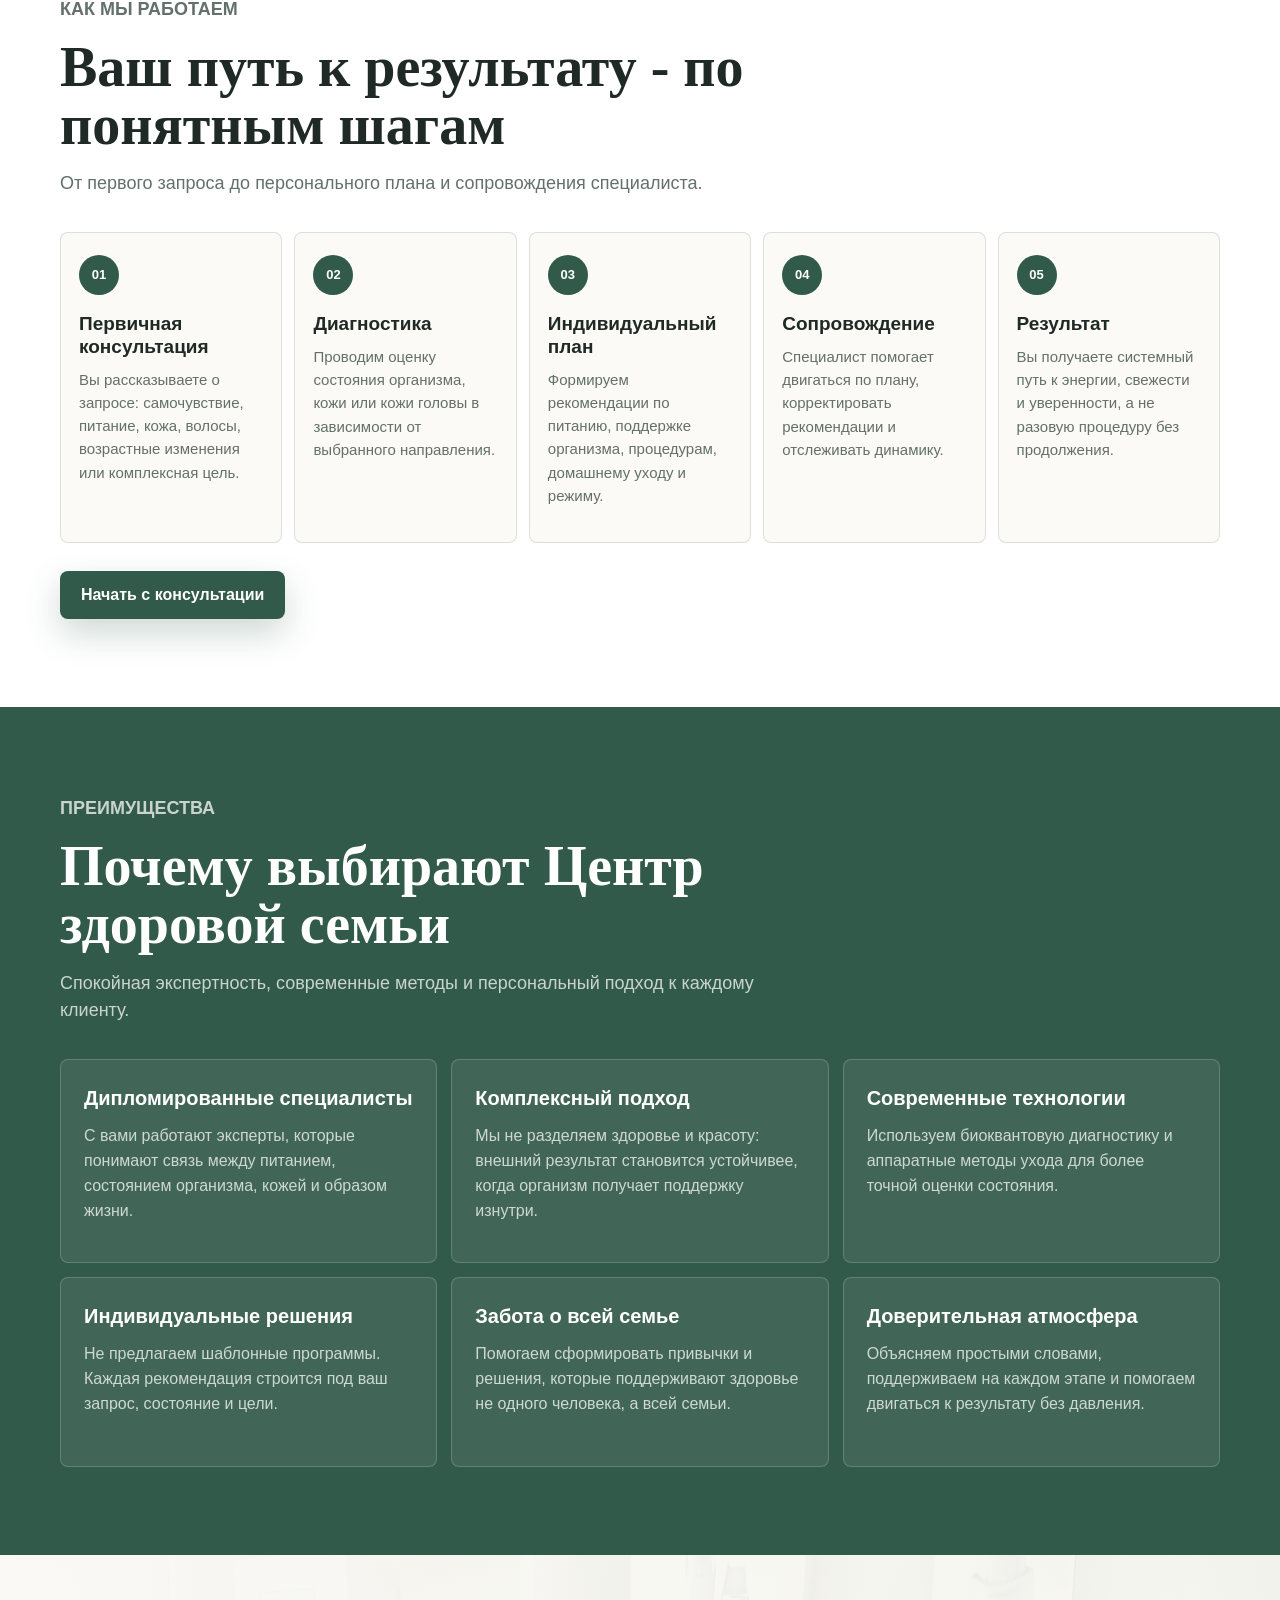
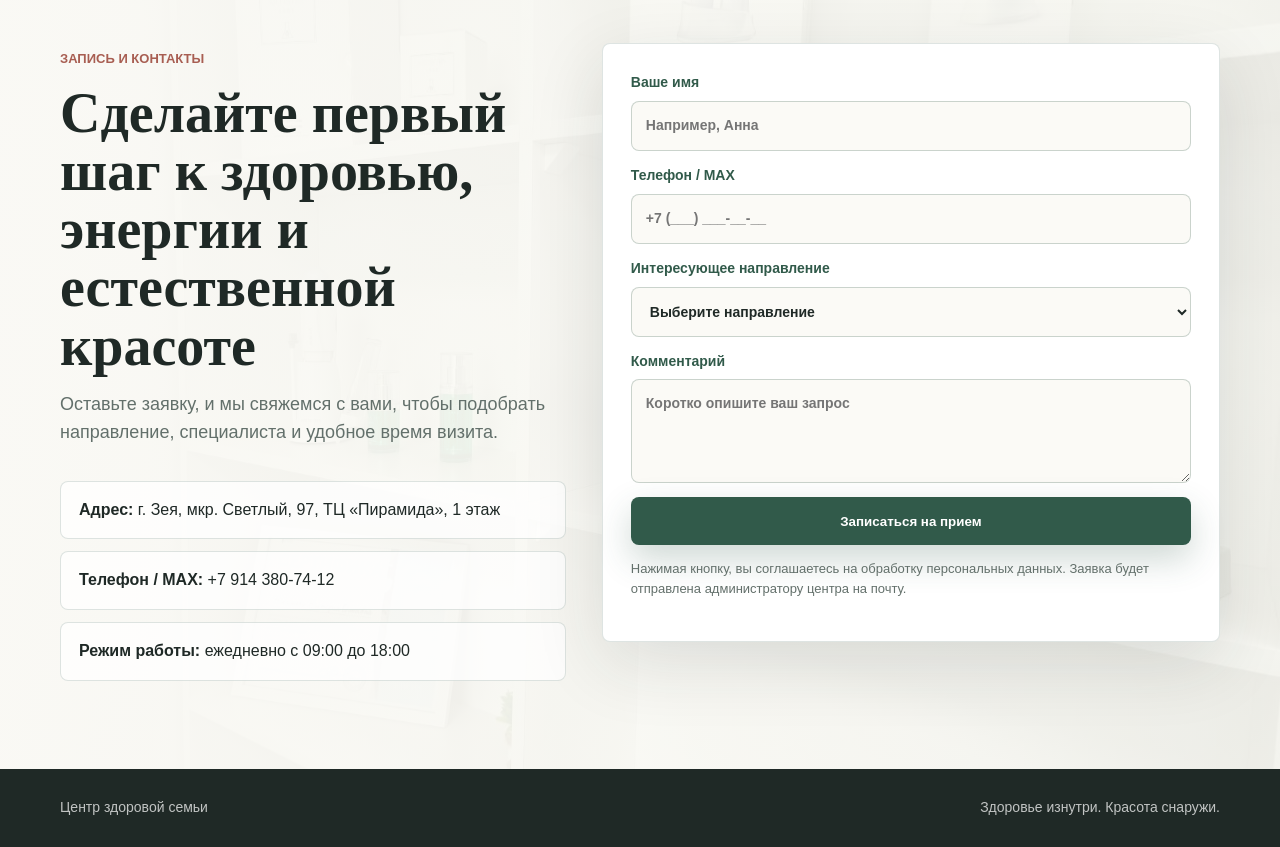
==== commit 3be22d60: "Последние изменения с фото до/после" ====
--- a/index.html
+++ b/index.html
@@ -431,6 +431,41 @@
         margin-bottom: 12px;
         color: var(--moss);
         font-size: 20px;
+      }
+
+      .case-card--photo {
+        padding: 10px;
+        background: #fff;
+        box-shadow: 0 16px 34px rgba(31, 41, 38, 0.08);
+      }
+
+      .case-photo {
+        position: relative;
+        overflow: hidden;
+        border-radius: calc(var(--radius) - 4px);
+        background: #f4f1ea;
+        aspect-ratio: 1 / 1;
+      }
+
+      .case-photo img {
+        width: 100%;
+        height: 100%;
+        display: block;
+        object-fit: cover;
+      }
+
+      .case-photo__badge {
+        position: absolute;
+        left: 12px;
+        bottom: 12px;
+        padding: 7px 11px;
+        border-radius: 999px;
+        background: rgba(255, 255, 255, 0.88);
+        color: var(--moss);
+        font-size: 12px;
+        font-weight: 800;
+        text-transform: uppercase;
+        box-shadow: 0 10px 20px rgba(31, 41, 38, 0.12);
       }
 
       .compare {
@@ -939,25 +974,23 @@
                 <p class="result">Результат: домашний уход работает эффективнее и поддерживает результат процедур.</p>
               </article>
               <article class="service-card">
-                <h3>Трихологический уход</h3>
-                <p>Работа с состоянием кожи головы и укреплением волос.</p>
-                <p class="result">Результат: улучшение качества волос и поддержка здоровья кожи головы.</p>
-              </article>
-            </div>
-            <div class="case-strip" aria-label="Заглушки для кейсов направления красоты">
-              <article class="case-card">
-                <h3>Кожа лица</h3>
-                <div class="compare">
-                  <div class="compare__slot"><span>До</span>Фото до ухода или диагностики</div>
-                  <div class="compare__slot"><span>После</span>Фото после курса или процедуры</div>
-                </div>
-              </article>
-              <article class="case-card">
-                <h3>Волосы и кожа головы</h3>
-                <div class="compare">
-                  <div class="compare__slot"><span>До</span>Фото исходного состояния</div>
-                  <div class="compare__slot"><span>После</span>Фото динамики ухода</div>
-                </div>
+                <h3>Подбор уходовых средств и шампуней</h3>
+                <p>Индивидуальный выбор средств для кожи головы, волос, лица и тела с учетом состояния и задач клиента.</p>
+                <p class="result">Результат: понятная домашняя система ухода, которая поддерживает кожу и волосы каждый день.</p>
+              </article>
+            </div>
+            <div class="case-strip" aria-label="Примеры до и после в направлении красоты">
+              <article class="case-card case-card--photo">
+                <figure class="case-photo">
+                  <img src="assets/photos/beauty-before-after-eye.jpg" alt="Пример результата до и после ухода в области глаз">
+                  <figcaption class="case-photo__badge">До / после</figcaption>
+                </figure>
+              </article>
+              <article class="case-card case-card--photo">
+                <figure class="case-photo">
+                  <img src="assets/photos/beauty-before-after-forehead.jpg" alt="Пример результата до и после ухода за кожей лба">
+                  <figcaption class="case-photo__badge">До / после</figcaption>
+                </figure>
               </article>
             </div>
             <div class="section-actions">
@@ -1072,7 +1105,7 @@
                   <option>Нутрициология</option>
                   <option>Косметология и уход</option>
                   <option>Диагностика кожи</option>
-                  <option>Трихологический уход</option>
+                  <option>Подбор уходовых средств и шампуней</option>
                   <option>Комплексная программа</option>
                 </select>
               </label>
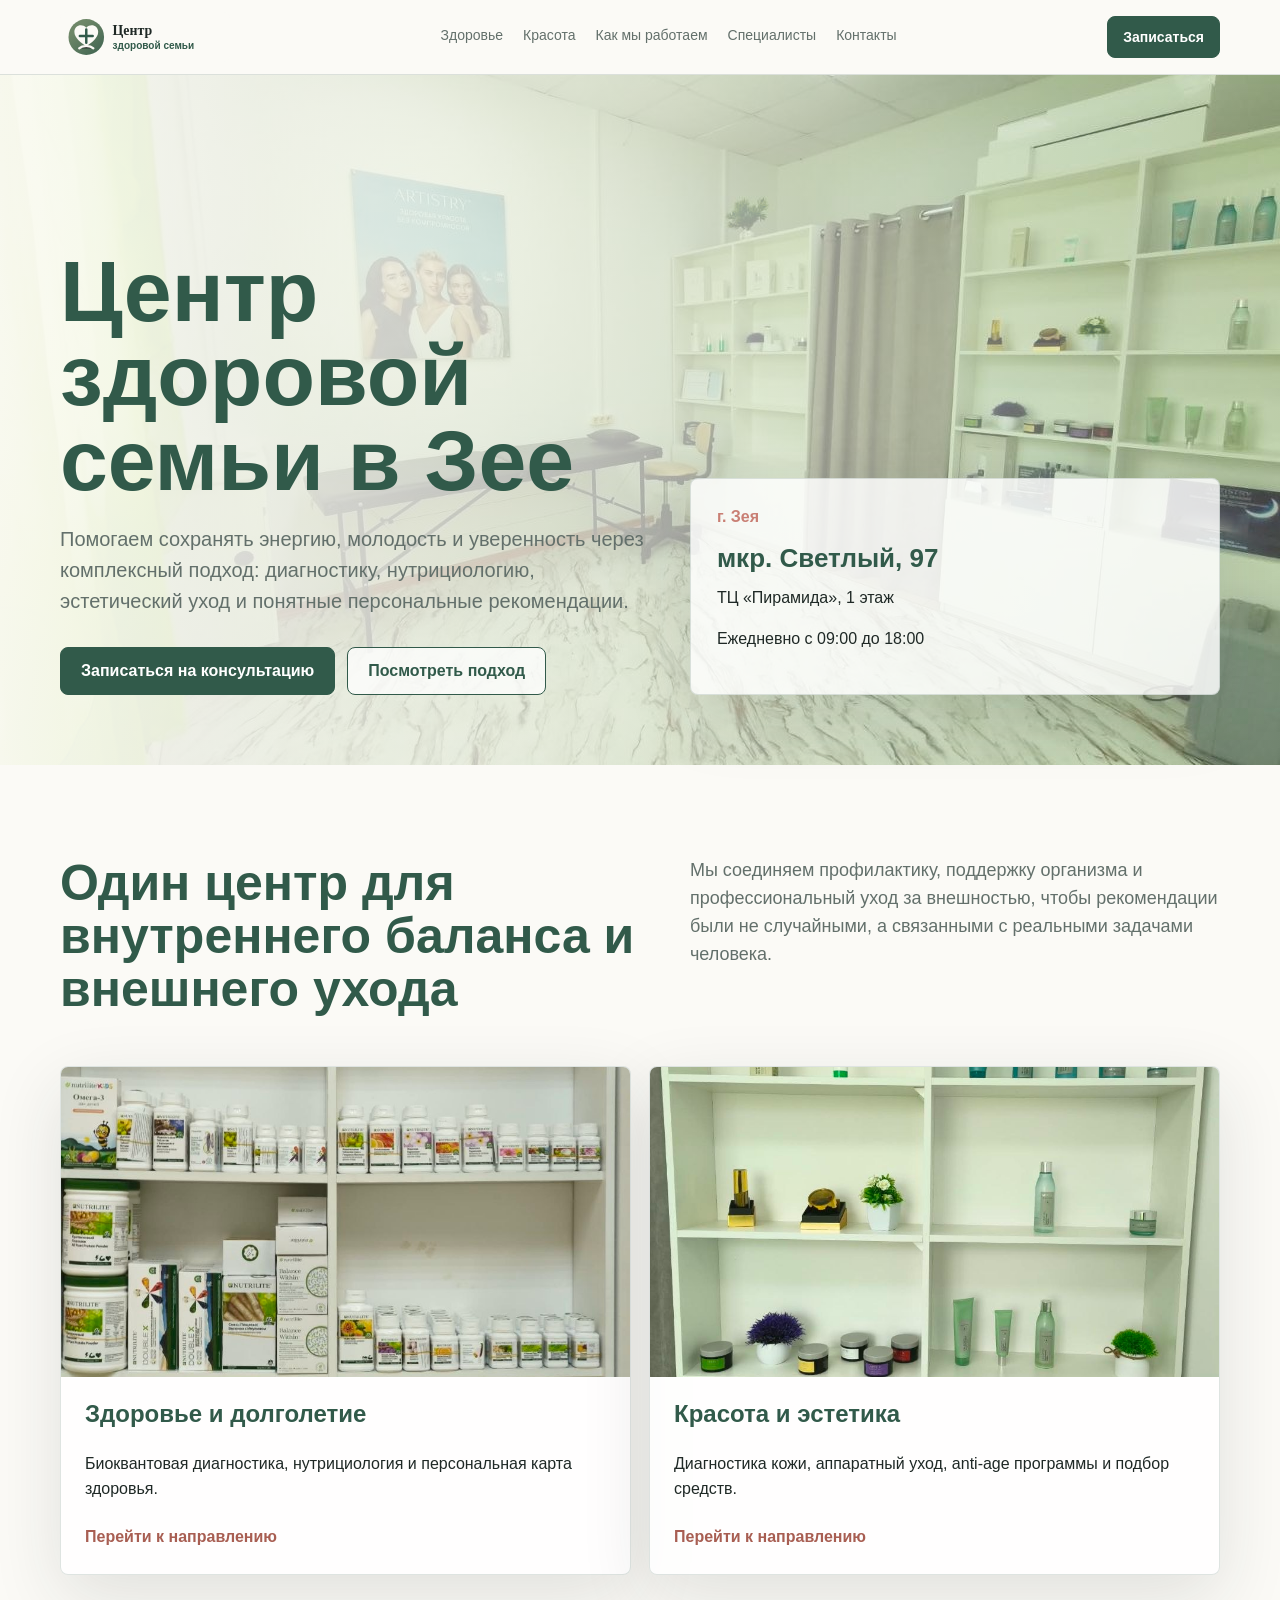
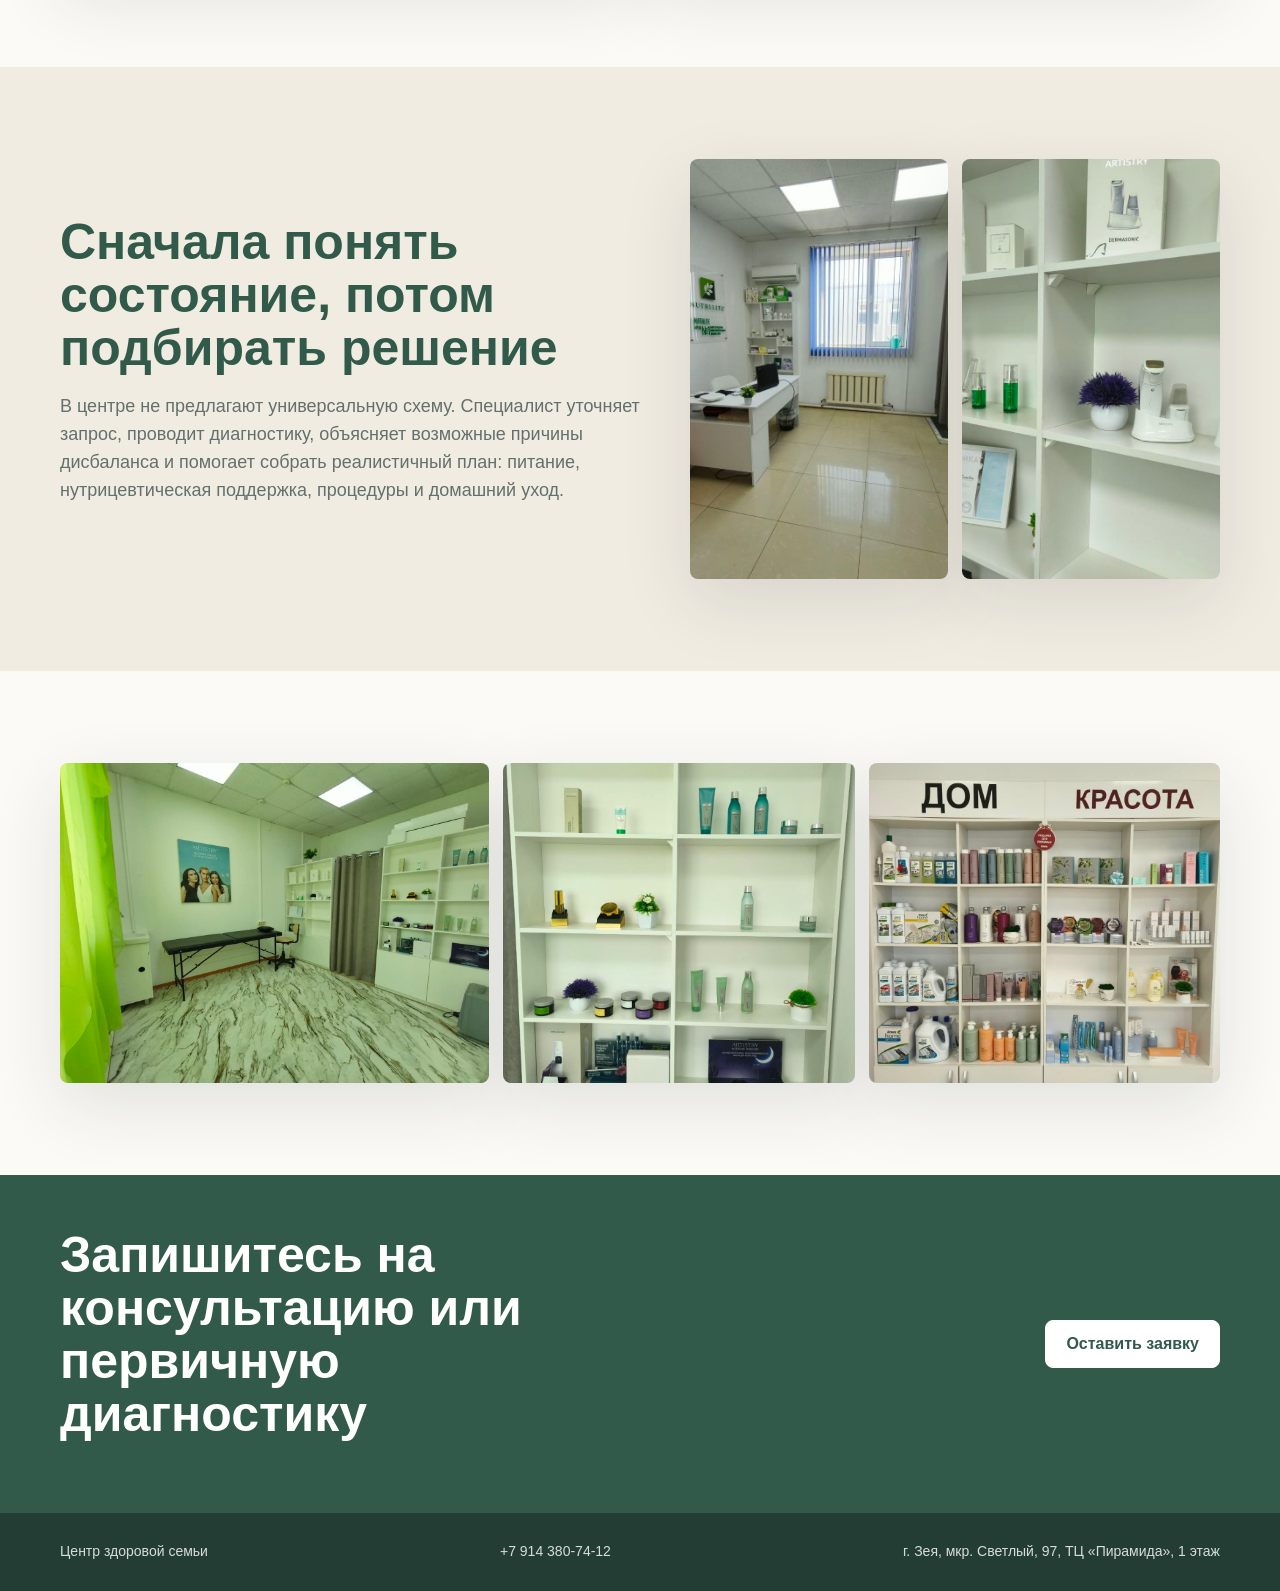
==== commit 8af73b70: "Сделать многостраничную версию сайта" ====
--- a/index.html
+++ b/index.html
@@ -3,1130 +3,124 @@
   <head>
     <meta charset="utf-8" />
     <meta name="viewport" content="width=device-width, initial-scale=1" />
-    <title>Центр здоровой семьи - здоровье изнутри, красота снаружи</title>
+    <title>Центр здоровой семьи в Зее | Здоровье, красота, диагностика</title>
     <meta
       name="description"
-      content="Комплексный центр здоровья, долголетия и эстетического ухода: биоквантовая диагностика, нутрициология, косметология и персональная карта здоровья."
+      content="Центр здоровой семьи в Зее: биоквантовая диагностика, консультации нутрициолога, эстетический уход, anti-age программы и подбор ухода."
     />
-    <style>
-      :root {
-        --milk: #fbfaf6;
-        --linen: #f1ece2;
-        --sage: #6e8768;
-        --moss: #315a4a;
-        --rose: #c97f74;
-        --clay: #a85e52;
-        --ink: #1f2926;
-        --muted: #63706b;
-        --line: rgba(49, 90, 74, 0.16);
-        --shadow: 0 22px 70px rgba(31, 41, 38, 0.12);
-        --radius: 8px;
-      }
-
-      * {
-        box-sizing: border-box;
-      }
-
-      html {
-        scroll-behavior: smooth;
-      }
-
-      body {
-        margin: 0;
-        background: var(--milk);
-        color: var(--ink);
-        font-family: Inter, "Segoe UI", Arial, sans-serif;
-        line-height: 1.55;
-      }
-
-      img {
-        display: block;
-        max-width: 100%;
-      }
-
-      a {
-        color: inherit;
-        text-decoration: none;
-      }
-
-      .page {
-        overflow: hidden;
-      }
-
-      .container {
-        width: min(1160px, calc(100% - 40px));
-        margin: 0 auto;
-      }
-
-      .nav {
-        position: sticky;
-        top: 0;
-        z-index: 20;
-        background: rgba(251, 250, 246, 0.9);
-        border-bottom: 1px solid var(--line);
-        backdrop-filter: blur(18px);
-      }
-
-      .nav__inner {
-        min-height: 74px;
-        display: flex;
-        align-items: center;
-        justify-content: space-between;
-        gap: 24px;
-      }
-
-      .brand {
-        display: flex;
-        align-items: center;
-        gap: 12px;
-        font-weight: 700;
-        color: var(--moss);
-      }
-
-      .brand__logo {
-        width: 170px;
-        height: auto;
-      }
-
-      .nav__links {
-        display: flex;
-        align-items: center;
-        gap: 20px;
-        color: var(--muted);
-        font-size: 14px;
-      }
-
-      .btn {
-        min-height: 48px;
-        display: inline-flex;
-        align-items: center;
-        justify-content: center;
-        gap: 9px;
-        border: 1px solid transparent;
-        border-radius: var(--radius);
-        padding: 13px 20px;
-        font-weight: 700;
-        line-height: 1.15;
-        cursor: pointer;
-        transition: transform 0.2s ease, box-shadow 0.2s ease, background 0.2s ease;
-      }
-
-      .btn:hover {
-        transform: translateY(-2px);
-      }
-
-      .btn--primary {
-        background: var(--moss);
-        color: #fff;
-        box-shadow: 0 14px 34px rgba(49, 90, 74, 0.24);
-      }
-
-      .btn--primary:hover {
-        background: #264b3d;
-      }
-
-      .btn--secondary {
-        background: #fff;
-        border-color: var(--line);
-        color: var(--moss);
-      }
-
-      .eyebrow {
-        margin: 0 0 14px;
-        color: var(--clay);
-        font-size: 13px;
-        font-weight: 800;
-        letter-spacing: 0;
-        text-transform: uppercase;
-      }
-
-      .hero {
-        min-height: calc(100vh - 74px);
-        display: grid;
-        align-items: center;
-        padding: 52px 0 42px;
-        background:
-          linear-gradient(90deg, rgba(251, 250, 246, 0.98) 0%, rgba(251, 250, 246, 0.88) 45%, rgba(251, 250, 246, 0.18) 100%),
-          url("assets/photos/hero-room.jpg") center right / cover;
-      }
-
-      .hero__content {
-        max-width: 660px;
-      }
-
-      h1,
-      h2,
-      h3,
-      p {
-        margin-top: 0;
-      }
-
-      h1 {
-        margin-bottom: 22px;
-        font-family: Georgia, "Times New Roman", serif;
-        font-size: clamp(44px, 7vw, 84px);
-        line-height: 0.98;
-        font-weight: 600;
-        color: var(--ink);
-        letter-spacing: 0;
-      }
-
-      .hero__lead {
-        max-width: 600px;
-        margin-bottom: 28px;
-        color: #43504b;
-        font-size: 20px;
-      }
-
-      .hero__actions {
-        display: flex;
-        flex-wrap: wrap;
-        gap: 12px;
-        margin-bottom: 30px;
-      }
-
-      .hero__chips {
-        display: grid;
-        grid-template-columns: repeat(3, minmax(0, 1fr));
-        gap: 10px;
-        max-width: 780px;
-      }
-
-      .chip {
-        min-height: 76px;
-        display: flex;
-        align-items: center;
-        gap: 10px;
-        padding: 14px;
-        border: 1px solid var(--line);
-        border-radius: var(--radius);
-        background: rgba(255, 255, 255, 0.72);
-        color: var(--moss);
-        font-size: 14px;
-        font-weight: 700;
-      }
-
-      .chip svg,
-      .icon {
-        width: 22px;
-        height: 22px;
-        flex: 0 0 22px;
-        stroke: currentColor;
-      }
-
-      section {
-        padding: 88px 0;
-      }
-
-      .section-head {
-        max-width: 760px;
-        margin-bottom: 34px;
-      }
-
-      .section-head h2 {
-        margin-bottom: 16px;
-        font-family: Georgia, "Times New Roman", serif;
-        font-size: clamp(34px, 5vw, 56px);
-        line-height: 1.04;
-        font-weight: 600;
-        letter-spacing: 0;
-      }
-
-      .section-head p,
-      .large-copy {
-        color: var(--muted);
-        font-size: 18px;
-      }
-
-      .concept {
-        background: #fff;
-      }
-
-      .concept__grid {
-        display: grid;
-        grid-template-columns: 1.05fr 0.95fr;
-        gap: 44px;
-        align-items: center;
-      }
-
-      .concept__image {
-        position: relative;
-        min-height: 430px;
-        overflow: hidden;
-        border-radius: var(--radius);
-        box-shadow: var(--shadow);
-      }
-
-      .concept__image img {
-        width: 100%;
-        height: 100%;
-        min-height: 430px;
-        object-fit: cover;
-      }
-
-      .space {
-        background: var(--milk);
-      }
-
-      .space__grid {
-        display: grid;
-        grid-template-columns: 1.1fr 0.9fr;
-        gap: 18px;
-        align-items: stretch;
-      }
-
-      .space__stack {
-        display: grid;
-        gap: 18px;
-      }
-
-      .photo-card {
-        position: relative;
-        min-height: 230px;
-        overflow: hidden;
-        border-radius: var(--radius);
-        background: #fff;
-        box-shadow: 0 18px 48px rgba(31, 41, 38, 0.1);
-      }
-
-      .photo-card--large {
-        min-height: 520px;
-      }
-
-      .photo-card img {
-        width: 100%;
-        height: 100%;
-        object-fit: cover;
-        filter: saturate(0.86) contrast(0.96) brightness(1.02);
-      }
-
-      .photo-card::after {
-        content: "";
-        position: absolute;
-        inset: 0;
-        background: linear-gradient(180deg, rgba(31, 41, 38, 0) 42%, rgba(31, 41, 38, 0.58) 100%);
-      }
-
-      .photo-card__label {
-        position: absolute;
-        left: 18px;
-        right: 18px;
-        bottom: 18px;
-        z-index: 1;
-        color: #fff;
-      }
-
-      .photo-card__label strong {
-        display: block;
-        margin-bottom: 4px;
-        font-size: 20px;
-        line-height: 1.18;
-      }
-
-      .photo-card__label span {
-        display: block;
-        color: rgba(255, 255, 255, 0.84);
-        font-size: 14px;
-      }
-
-      .mini-gallery {
-        display: grid;
-        grid-template-columns: repeat(4, minmax(0, 1fr));
-        gap: 12px;
-        margin-top: 18px;
-      }
-
-      .mini-gallery img {
-        width: 100%;
-        height: 170px;
-        object-fit: cover;
-        border: 1px solid var(--line);
-        border-radius: var(--radius);
-        filter: saturate(0.88) contrast(0.97) brightness(1.03);
-      }
-
-      .balance {
-        display: grid;
-        grid-template-columns: repeat(2, minmax(0, 1fr));
-        gap: 12px;
-        margin-top: 28px;
-      }
-
-      .balance__item {
-        min-height: 150px;
-        padding: 22px;
-        border: 1px solid var(--line);
-        border-radius: var(--radius);
-        background: var(--milk);
-      }
-
-      .balance__item strong {
-        display: block;
-        margin-bottom: 9px;
-        color: var(--moss);
-        font-size: 18px;
-      }
-
-      .services {
-        background: var(--linen);
-      }
-
-      .services--beauty {
-        background: var(--milk);
-      }
-
-      .service-grid {
-        display: grid;
-        grid-template-columns: repeat(3, minmax(0, 1fr));
-        gap: 16px;
-      }
-
-      .service-grid--beauty {
-        grid-template-columns: repeat(2, minmax(0, 1fr));
-      }
-
-      .service-card {
-        min-height: 258px;
-        display: flex;
-        flex-direction: column;
-        padding: 24px;
-        border: 1px solid var(--line);
-        border-radius: var(--radius);
-        background: rgba(255, 255, 255, 0.76);
-      }
-
-      .service-card h3 {
-        margin-bottom: 12px;
-        color: var(--moss);
-        font-size: 22px;
-        line-height: 1.2;
-      }
-
-      .service-card p {
-        color: var(--muted);
-      }
-
-      .service-card .result {
-        margin-top: auto;
-        padding-top: 16px;
-        color: var(--ink);
-        font-weight: 700;
-      }
-
-      .case-strip {
-        display: grid;
-        grid-template-columns: repeat(2, minmax(0, 1fr));
-        gap: 16px;
-        margin-top: 22px;
-      }
-
-      .case-card {
-        padding: 18px;
-        border: 1px solid var(--line);
-        border-radius: var(--radius);
-        background: rgba(255, 255, 255, 0.78);
-      }
-
-      .case-card h3 {
-        margin-bottom: 12px;
-        color: var(--moss);
-        font-size: 20px;
-      }
-
-      .case-card--photo {
-        padding: 10px;
-        background: #fff;
-        box-shadow: 0 16px 34px rgba(31, 41, 38, 0.08);
-      }
-
-      .case-photo {
-        position: relative;
-        overflow: hidden;
-        border-radius: calc(var(--radius) - 4px);
-        background: #f4f1ea;
-        aspect-ratio: 1 / 1;
-      }
-
-      .case-photo img {
-        width: 100%;
-        height: 100%;
-        display: block;
-        object-fit: cover;
-      }
-
-      .case-photo__badge {
-        position: absolute;
-        left: 12px;
-        bottom: 12px;
-        padding: 7px 11px;
-        border-radius: 999px;
-        background: rgba(255, 255, 255, 0.88);
-        color: var(--moss);
-        font-size: 12px;
-        font-weight: 800;
-        text-transform: uppercase;
-        box-shadow: 0 10px 20px rgba(31, 41, 38, 0.12);
-      }
-
-      .compare {
-        display: grid;
-        grid-template-columns: repeat(2, minmax(0, 1fr));
-        gap: 10px;
-      }
-
-      .compare__slot {
-        min-height: 220px;
-        position: relative;
-        display: grid;
-        place-items: center;
-        overflow: hidden;
-        border: 1px dashed rgba(49, 90, 74, 0.28);
-        border-radius: var(--radius);
-        background:
-          linear-gradient(135deg, rgba(110, 135, 104, 0.12), rgba(201, 127, 116, 0.1)),
-          #fbfaf6;
-        color: rgba(31, 41, 38, 0.62);
-        text-align: center;
-        font-size: 14px;
-        font-weight: 700;
-      }
-
-      .compare__slot span {
-        position: absolute;
-        top: 12px;
-        left: 12px;
-        padding: 6px 9px;
-        border-radius: 999px;
-        background: #fff;
-        color: var(--moss);
-        font-size: 12px;
-        text-transform: uppercase;
-      }
-
-      .section-actions {
-        display: flex;
-        flex-wrap: wrap;
-        gap: 12px;
-        margin-top: 28px;
-      }
-
-      .work {
-        background: #fff;
-      }
-
-      .steps {
-        counter-reset: step;
-        display: grid;
-        grid-template-columns: repeat(5, minmax(0, 1fr));
-        gap: 12px;
-      }
-
-      .step {
-        min-height: 232px;
-        position: relative;
-        padding: 22px 18px 20px;
-        border: 1px solid var(--line);
-        border-radius: var(--radius);
-        background: var(--milk);
-      }
-
-      .step::before {
-        counter-increment: step;
-        content: "0" counter(step);
-        display: inline-grid;
-        place-items: center;
-        width: 40px;
-        height: 40px;
-        margin-bottom: 18px;
-        border-radius: 50%;
-        background: var(--moss);
-        color: #fff;
-        font-weight: 800;
-        font-size: 13px;
-      }
-
-      .step h3 {
-        margin-bottom: 9px;
-        font-size: 19px;
-        line-height: 1.2;
-      }
-
-      .step p {
-        color: var(--muted);
-        font-size: 15px;
-      }
-
-      .advantages {
-        background: var(--moss);
-        color: #fff;
-      }
-
-      .advantages .eyebrow,
-      .advantages .section-head p {
-        color: rgba(255, 255, 255, 0.74);
-      }
-
-      .advantage-grid {
-        display: grid;
-        grid-template-columns: repeat(3, minmax(0, 1fr));
-        gap: 14px;
-      }
-
-      .advantage {
-        min-height: 190px;
-        padding: 23px;
-        border: 1px solid rgba(255, 255, 255, 0.18);
-        border-radius: var(--radius);
-        background: rgba(255, 255, 255, 0.08);
-      }
-
-      .advantage h3 {
-        margin-bottom: 10px;
-        font-size: 20px;
-      }
-
-      .advantage p {
-        color: rgba(255, 255, 255, 0.74);
-      }
-
-      .contact {
-        background:
-          linear-gradient(90deg, rgba(251, 250, 246, 0.98), rgba(251, 250, 246, 0.88)),
-          url("assets/photos/beauty-equipment.jpg") center / cover;
-      }
-
-      .contact__grid {
-        display: grid;
-        grid-template-columns: 0.9fr 1.1fr;
-        gap: 36px;
-        align-items: start;
-      }
-
-      .contact__info {
-        padding-top: 6px;
-      }
-
-      .contact-list {
-        display: grid;
-        gap: 12px;
-        margin-top: 28px;
-      }
-
-      .contact-list div {
-        padding: 16px 18px;
-        border: 1px solid var(--line);
-        border-radius: var(--radius);
-        background: rgba(255, 255, 255, 0.72);
-      }
-
-      .form {
-        display: grid;
-        gap: 14px;
-        padding: 28px;
-        border: 1px solid var(--line);
-        border-radius: var(--radius);
-        background: #fff;
-        box-shadow: var(--shadow);
-      }
-
-      label {
-        display: grid;
-        gap: 7px;
-        color: var(--moss);
-        font-size: 14px;
-        font-weight: 800;
-      }
-
-      input,
-      select,
-      textarea {
-        width: 100%;
-        min-height: 50px;
-        border: 1px solid rgba(49, 90, 74, 0.24);
-        border-radius: var(--radius);
-        padding: 13px 14px;
-        background: var(--milk);
-        color: var(--ink);
-        font: inherit;
-        outline: none;
-      }
-
-      textarea {
-        min-height: 104px;
-        resize: vertical;
-      }
-
-      input:focus,
-      select:focus,
-      textarea:focus {
-        border-color: var(--moss);
-        box-shadow: 0 0 0 4px rgba(49, 90, 74, 0.1);
-      }
-
-      .form__note {
-        color: var(--muted);
-        font-size: 13px;
-      }
-
-      .footer {
-        padding: 28px 0;
-        background: var(--ink);
-        color: rgba(255, 255, 255, 0.72);
-      }
-
-      .footer__inner {
-        display: flex;
-        justify-content: space-between;
-        gap: 20px;
-        font-size: 14px;
-      }
-
-      @media (max-width: 980px) {
-        .nav__links {
-          display: none;
-        }
-
-        .hero {
-          min-height: auto;
-          padding: 72px 0 54px;
-          background:
-            linear-gradient(180deg, rgba(251, 250, 246, 0.98) 0%, rgba(251, 250, 246, 0.9) 54%, rgba(251, 250, 246, 0.18) 100%),
-            url("assets/photos/hero-room.jpg") center / cover;
-        }
-
-        .hero__chips,
-        .concept__grid,
-        .space__grid,
-        .contact__grid {
-          grid-template-columns: 1fr;
-        }
-
-        .service-grid,
-        .service-grid--beauty,
-        .advantage-grid,
-        .mini-gallery,
-        .case-strip {
-          grid-template-columns: repeat(2, minmax(0, 1fr));
-        }
-
-        .steps {
-          grid-template-columns: repeat(2, minmax(0, 1fr));
-        }
-      }
-
-      @media (max-width: 640px) {
-        .container {
-          width: min(100% - 28px, 1160px);
-        }
-
-        .nav__inner {
-          min-height: 66px;
-        }
-
-        .brand span:last-child {
-          max-width: 180px;
-          line-height: 1.15;
-        }
-
-        .nav .btn {
-          display: none;
-        }
-
-        h1 {
-          font-size: 42px;
-        }
-
-        .hero__lead {
-          font-size: 18px;
-        }
-
-        .hero__chips,
-        .balance,
-        .service-grid,
-        .service-grid--beauty,
-        .steps,
-        .advantage-grid,
-        .mini-gallery,
-        .case-strip {
-          grid-template-columns: 1fr;
-        }
-
-        section {
-          padding: 62px 0;
-        }
-
-        .section-head h2 {
-          font-size: 36px;
-        }
-
-        .btn {
-          width: 100%;
-        }
-
-        .footer__inner {
-          flex-direction: column;
-        }
-      }
-    </style>
+    <link rel="stylesheet" href="assets/multipage.css" />
   </head>
   <body>
-    <div class="page">
-      <header class="nav">
-        <div class="container nav__inner">
-          <a class="brand" href="#top" aria-label="Центр здоровой семьи">
-            <img class="brand__logo" src="assets/logo-variant-1.svg" alt="Центр здоровой семьи" />
-          </a>
-          <nav class="nav__links" aria-label="Основная навигация">
-            <a href="#concept">О центре</a>
-            <a href="#space">Фото</a>
-            <a href="#health">Здоровье</a>
-            <a href="#beauty">Красота</a>
-            <a href="#work">Как работаем</a>
-            <a href="#contacts">Контакты</a>
-          </nav>
-          <a class="btn btn--primary" href="#contacts">Записаться</a>
-        </div>
-      </header>
+    <header class="site-header">
+      <div class="container header-grid">
+        <a class="brand" href="index.html" aria-label="Центр здоровой семьи">
+          <img src="assets/logo.svg" alt="" />
+        </a>
+        <nav class="site-nav" aria-label="Основная навигация">
+          <a href="health.html">Здоровье</a>
+          <a href="beauty.html">Красота</a>
+          <a href="process.html">Как мы работаем</a>
+          <a href="specialists.html">Специалисты</a>
+          <a href="contacts.html">Контакты</a>
+        </nav>
+        <a class="btn btn-small" href="contacts.html#form">Записаться</a>
+      </div>
+    </header>
 
-      <main id="top">
-        <section class="hero" aria-labelledby="hero-title">
-          <div class="container">
-            <div class="hero__content">
-              <p class="eyebrow">Здоровое долголетие и эстетический уход</p>
-              <h1 id="hero-title">Здоровье изнутри, красота снаружи</h1>
-              <p class="hero__lead">
-                Объединяем биоквантовую диагностику, нутрициологию и профессиональный эстетический уход, чтобы помочь вам восстановить баланс, энергию и естественную молодость.
-              </p>
-              <div class="hero__actions">
-                <a class="btn btn--primary" href="#contacts">Записаться на первичную диагностику</a>
-                <a class="btn btn--secondary" href="#beauty">Подобрать программу ухода</a>
-              </div>
-              <div class="hero__chips" aria-label="Ключевые преимущества">
-                <div class="chip">
-                  <svg viewBox="0 0 24 24" fill="none" stroke-width="2"><path d="M9 3h6"/><path d="M10 3v6l-5 8a3 3 0 0 0 2.6 4.5h8.8A3 3 0 0 0 19 17l-5-8V3"/><path d="M8 14h8"/></svg>
-                  Биоквантовая диагностика организма
-                </div>
-                <div class="chip">
-                  <svg viewBox="0 0 24 24" fill="none" stroke-width="2"><path d="M22 10 12 5 2 10l10 5 10-5Z"/><path d="M6 12v5c3 2 9 2 12 0v-5"/></svg>
-                  Дипломированные специалисты
-                </div>
-                <div class="chip">
-                  <svg viewBox="0 0 24 24" fill="none" stroke-width="2"><path d="M9 11 12 14 22 4"/><path d="M21 12v7a2 2 0 0 1-2 2H5a2 2 0 0 1-2-2V5a2 2 0 0 1 2-2h11"/></svg>
-                  Индивидуальная карта здоровья и красоты
-                </div>
-              </div>
+    <main>
+      <section class="hero hero-home">
+        <div class="container hero-grid">
+          <div class="hero-copy">
+            <h1>Центр здоровой семьи в Зее</h1>
+            <p class="lead">
+              Помогаем сохранять энергию, молодость и уверенность через комплексный подход:
+              диагностику, нутрициологию, эстетический уход и понятные персональные рекомендации.
+            </p>
+            <div class="actions">
+              <a class="btn" href="contacts.html#form">Записаться на консультацию</a>
+              <a class="btn btn-ghost" href="process.html">Посмотреть подход</a>
             </div>
           </div>
-        </section>
+          <aside class="hero-card">
+            <span>г. Зея</span>
+            <strong>мкр. Светлый, 97</strong>
+            <p>ТЦ «Пирамида», 1 этаж</p>
+            <p>Ежедневно с 09:00 до 18:00</p>
+          </aside>
+        </div>
+      </section>
 
-        <section class="concept" id="concept" aria-labelledby="concept-title">
-          <div class="container concept__grid">
+      <section class="section">
+        <div class="container split-head">
+          <div>
+            <h2>Один центр для внутреннего баланса и внешнего ухода</h2>
+          </div>
+          <p>
+            Мы соединяем профилактику, поддержку организма и профессиональный уход за внешностью,
+            чтобы рекомендации были не случайными, а связанными с реальными задачами человека.
+          </p>
+        </div>
+        <div class="container direction-columns">
+          <article class="direction direction-health">
+            <img src="assets/photos/health-shelf-front.jpg" alt="Направление здоровья в Центре здоровой семьи" />
             <div>
-              <p class="eyebrow">Концепция центра</p>
-              <div class="section-head">
-                <h2 id="concept-title">Красота и долголетие начинаются с внутреннего баланса</h2>
-                <p>
-                  В Центре здоровой семьи мы смотрим на здоровье и внешний вид как на единую систему. Усталость, снижение энергии, тусклая кожа и возрастные изменения часто связаны не только с внешними факторами, но и с дефицитами, стрессом и нарушением баланса организма.
-                </p>
-              </div>
-              <p class="large-copy">
-                Мы соединяем диагностику, нутрициологическую поддержку и профессиональный уход, чтобы помочь найти причину изменений и выстроить понятный путь к устойчивому результату.
-              </p>
-              <div class="balance">
-                <div class="balance__item">
-                  <strong>Внутренний баланс</strong>
-                  Диагностика, питание, нутрицевтическая поддержка и коррекция образа жизни.
-                </div>
-                <div class="balance__item">
-                  <strong>Внешний уход</strong>
-                  Диагностика кожи, аппаратные процедуры, anti-age и персональный домашний уход.
-                </div>
-              </div>
+              <h3>Здоровье и долголетие</h3>
+              <p>Биоквантовая диагностика, нутрициология и персональная карта здоровья.</p>
+              <a class="text-link" href="health.html">Перейти к направлению</a>
             </div>
-            <div class="concept__image">
-              <img src="assets/photos/consultation-room.jpg" alt="Кабинет консультации Центра здоровой семьи" />
+          </article>
+          <article class="direction direction-beauty">
+            <img src="assets/photos/beauty-products-front.jpg" alt="Профессиональные уходовые средства для красоты и эстетики" />
+            <div>
+              <h3>Красота и эстетика</h3>
+              <p>Диагностика кожи, аппаратный уход, anti-age программы и подбор средств.</p>
+              <a class="text-link" href="beauty.html">Перейти к направлению</a>
             </div>
+          </article>
+        </div>
+      </section>
+
+      <section class="section section-muted">
+        <div class="container editorial-grid">
+          <div class="editorial-copy">
+            <h2>Сначала понять состояние, потом подбирать решение</h2>
+            <p>
+              В центре не предлагают универсальную схему. Специалист уточняет запрос, проводит
+              диагностику, объясняет возможные причины дисбаланса и помогает собрать реалистичный план:
+              питание, нутрицевтическая поддержка, процедуры и домашний уход.
+            </p>
           </div>
-        </section>
+          <div class="photo-stack">
+            <img src="assets/photos/consultation-room.jpg" alt="Кабинет консультации" />
+            <img src="assets/photos/beauty-equipment.jpg" alt="Оборудование и профессиональные средства для ухода" />
+          </div>
+        </div>
+      </section>
 
-        <section class="space" id="space" aria-labelledby="space-title">
-          <div class="container">
-            <div class="section-head">
-              <p class="eyebrow">Пространство центра</p>
-              <h2 id="space-title">Реальное место, где здоровье и уход собраны в одну систему</h2>
-            </div>
-            <div class="space__grid">
-              <article class="photo-card photo-card--large">
-                <img src="assets/photos/hero-room.jpg" alt="Кабинет эстетического ухода" />
-                <div class="photo-card__label">
-                  <strong>Кабинет эстетического ухода</strong>
-                  <span>Аппаратные процедуры, диагностика кожи и комфортная атмосфера приема.</span>
-                </div>
-              </article>
-              <div class="space__stack">
-                <article class="photo-card">
-                  <img src="assets/photos/beauty-equipment.jpg" alt="Профессиональное оборудование и косметика" />
-                  <div class="photo-card__label">
-                    <strong>Профессиональный уход</strong>
-                    <span>Средства и аппараты для индивидуальных программ лица и тела.</span>
-                  </div>
-                </article>
-                <article class="photo-card">
-                  <img src="assets/photos/certificate.jpg" alt="Сертификат специалиста" />
-                  <div class="photo-card__label">
-                    <strong>Подтвержденная экспертность</strong>
-                    <span>Сертификаты и профильная подготовка специалистов центра.</span>
-                  </div>
-                </article>
-              </div>
-            </div>
-            <div class="mini-gallery" aria-label="Дополнительные фотографии центра">
-              <img src="assets/photos/beauty-products-front.jpg" alt="Витрина с профессиональным уходом" />
-              <img src="assets/photos/health-shelf-front.jpg" alt="Витрина направления здоровья" />
-              <img src="assets/photos/home-beauty-shelves.jpg" alt="Зона Дом и Красота с уходовыми средствами" />
-              <img src="assets/photos/consultation-room.jpg" alt="Кабинет консультации" />
-            </div>
+      <section class="section">
+        <div class="container mini-gallery">
+          <img src="assets/photos/hero-room.jpg" alt="Кабинет центра" />
+          <img src="assets/photos/beauty-products-front.jpg" alt="Профессиональный уход" />
+          <img src="assets/photos/home-beauty-shelves.jpg" alt="Зона подбора средств" />
+        </div>
+      </section>
+
+      <section class="cta-band">
+        <div class="container cta-grid">
+          <div>
+            <h2>Запишитесь на консультацию или первичную диагностику</h2>
           </div>
-        </section>
+          <a class="btn" href="contacts.html#form">Оставить заявку</a>
+        </div>
+      </section>
+    </main>
 
-        <section class="services" id="health" aria-labelledby="health-title">
-          <div class="container">
-            <div class="section-head">
-              <p class="eyebrow">Направление 1</p>
-              <h2 id="health-title">Здоровье и долголетие: диагностика, питание и персональный план</h2>
-              <p>
-                Помогаем понять состояние организма, увидеть дефициты и подобрать индивидуальные решения для восстановления ресурса.
-              </p>
-            </div>
-            <div class="service-grid">
-              <article class="service-card">
-                <h3>Биоквантовая диагностика</h3>
-                <p>Экспресс-оценка состояния организма, которая помогает увидеть возможные дефициты, дисбалансы и зоны повышенной нагрузки.</p>
-                <p class="result">Польза: понятная отправная точка и понимание, с чего начать восстановление.</p>
-              </article>
-              <article class="service-card">
-                <h3>Консультации нутрициологов</h3>
-                <p>Индивидуальный разбор питания, образа жизни и потребностей организма с подбором рациона и нутрицевтической поддержки.</p>
-                <p class="result">Польза: питание становится рабочим инструментом для энергии и хорошего самочувствия.</p>
-              </article>
-              <article class="service-card">
-                <h3>Персональная карта здоровья</h3>
-                <p>Пошаговые рекомендации по питанию, режиму, поддержке организма и образу жизни на основе диагностики и консультации.</p>
-                <p class="result">Польза: ясный план действий без случайных добавок и универсальных схем.</p>
-              </article>
-            </div>
-            <div class="case-strip" aria-label="Заглушки для кейсов направления здоровья">
-              <article class="case-card">
-                <h3>Кейс по самочувствию</h3>
-                <div class="compare">
-                  <div class="compare__slot"><span>До</span>Фото или краткое состояние до программы</div>
-                  <div class="compare__slot"><span>После</span>Фото или динамика после сопровождения</div>
-                </div>
-              </article>
-              <article class="case-card">
-                <h3>Карта здоровья</h3>
-                <div class="compare">
-                  <div class="compare__slot"><span>До</span>Первичный запрос и исходные показатели</div>
-                  <div class="compare__slot"><span>После</span>Итоги, рекомендации и изменения</div>
-                </div>
-              </article>
-            </div>
-            <div class="section-actions">
-              <a class="btn btn--primary" href="#contacts">Получить консультацию нутрициолога</a>
-              <a class="btn btn--secondary" href="#contacts">Пройти диагностику организма</a>
-            </div>
-          </div>
-        </section>
-
-        <section class="services services--beauty" id="beauty" aria-labelledby="beauty-title">
-          <div class="container">
-            <div class="section-head">
-              <p class="eyebrow">Направление 2</p>
-              <h2 id="beauty-title">Красота и эстетика: профессиональный уход для естественной свежести</h2>
-              <p>
-                Подбираем процедуры и домашний уход с учетом состояния кожи, возраста, образа жизни и индивидуальных задач.
-              </p>
-            </div>
-            <div class="service-grid service-grid--beauty">
-              <article class="service-card">
-                <h3>Диагностика кожи лица</h3>
-                <p>Определение типа кожи, уровня увлажненности, чувствительности и проблемных зон.</p>
-                <p class="result">Результат: понятная стратегия ухода без случайного выбора косметики.</p>
-              </article>
-              <article class="service-card">
-                <h3>Ультразвуковая чистка лица</h3>
-                <p>Деликатное аппаратное очищение кожи от загрязнений и ороговевших клеток.</p>
-                <p class="result">Результат: более ровная, свежая и чистая кожа без длительного восстановления.</p>
-              </article>
-              <article class="service-card">
-                <h3>Anti-age терапия</h3>
-                <p>Комплексная работа с признаками увядания кожи и профилактикой возрастных изменений.</p>
-                <p class="result">Результат: поддержание тонуса, упругости и здорового сияния кожи.</p>
-              </article>
-              <article class="service-card">
-                <h3>Коррекция мимических морщин</h3>
-                <p>Программы, направленные на разглаживание микрорельефа и визуальное смягчение возрастных проявлений.</p>
-                <p class="result">Результат: более отдохнувший, ухоженный и естественный внешний вид.</p>
-              </article>
-              <article class="service-card">
-                <h3>Индивидуальный подбор ухода</h3>
-                <p>Подбор профессиональных средств для лица и тела под реальные задачи клиента.</p>
-                <p class="result">Результат: домашний уход работает эффективнее и поддерживает результат процедур.</p>
-              </article>
-              <article class="service-card">
-                <h3>Подбор уходовых средств и шампуней</h3>
-                <p>Индивидуальный выбор средств для кожи головы, волос, лица и тела с учетом состояния и задач клиента.</p>
-                <p class="result">Результат: понятная домашняя система ухода, которая поддерживает кожу и волосы каждый день.</p>
-              </article>
-            </div>
-            <div class="case-strip" aria-label="Примеры до и после в направлении красоты">
-              <article class="case-card case-card--photo">
-                <figure class="case-photo">
-                  <img src="assets/photos/beauty-before-after-eye.jpg" alt="Пример результата до и после ухода в области глаз">
-                  <figcaption class="case-photo__badge">До / после</figcaption>
-                </figure>
-              </article>
-              <article class="case-card case-card--photo">
-                <figure class="case-photo">
-                  <img src="assets/photos/beauty-before-after-forehead.jpg" alt="Пример результата до и после ухода за кожей лба">
-                  <figcaption class="case-photo__badge">До / после</figcaption>
-                </figure>
-              </article>
-            </div>
-            <div class="section-actions">
-              <a class="btn btn--primary" href="#contacts">Записаться на диагностику кожи</a>
-              <a class="btn btn--secondary" href="#contacts">Подобрать уход для лица и тела</a>
-            </div>
-          </div>
-        </section>
-
-        <section class="work" id="work" aria-labelledby="work-title">
-          <div class="container">
-            <div class="section-head">
-              <p class="eyebrow">Как мы работаем</p>
-              <h2 id="work-title">Ваш путь к результату - по понятным шагам</h2>
-              <p>От первого запроса до персонального плана и сопровождения специалиста.</p>
-            </div>
-            <div class="steps">
-              <article class="step">
-                <h3>Первичная консультация</h3>
-                <p>Вы рассказываете о запросе: самочувствие, питание, кожа, волосы, возрастные изменения или комплексная цель.</p>
-              </article>
-              <article class="step">
-                <h3>Диагностика</h3>
-                <p>Проводим оценку состояния организма, кожи или кожи головы в зависимости от выбранного направления.</p>
-              </article>
-              <article class="step">
-                <h3>Индивидуальный план</h3>
-                <p>Формируем рекомендации по питанию, поддержке организма, процедурам, домашнему уходу и режиму.</p>
-              </article>
-              <article class="step">
-                <h3>Сопровождение</h3>
-                <p>Специалист помогает двигаться по плану, корректировать рекомендации и отслеживать динамику.</p>
-              </article>
-              <article class="step">
-                <h3>Результат</h3>
-                <p>Вы получаете системный путь к энергии, свежести и уверенности, а не разовую процедуру без продолжения.</p>
-              </article>
-            </div>
-            <div class="section-actions">
-              <a class="btn btn--primary" href="#contacts">Начать с консультации</a>
-            </div>
-          </div>
-        </section>
-
-        <section class="advantages" id="advantages" aria-labelledby="advantages-title">
-          <div class="container">
-            <div class="section-head">
-              <p class="eyebrow">Преимущества</p>
-              <h2 id="advantages-title">Почему выбирают Центр здоровой семьи</h2>
-              <p>Спокойная экспертность, современные методы и персональный подход к каждому клиенту.</p>
-            </div>
-            <div class="advantage-grid">
-              <article class="advantage">
-                <h3>Дипломированные специалисты</h3>
-                <p>С вами работают эксперты, которые понимают связь между питанием, состоянием организма, кожей и образом жизни.</p>
-              </article>
-              <article class="advantage">
-                <h3>Комплексный подход</h3>
-                <p>Мы не разделяем здоровье и красоту: внешний результат становится устойчивее, когда организм получает поддержку изнутри.</p>
-              </article>
-              <article class="advantage">
-                <h3>Современные технологии</h3>
-                <p>Используем биоквантовую диагностику и аппаратные методы ухода для более точной оценки состояния.</p>
-              </article>
-              <article class="advantage">
-                <h3>Индивидуальные решения</h3>
-                <p>Не предлагаем шаблонные программы. Каждая рекомендация строится под ваш запрос, состояние и цели.</p>
-              </article>
-              <article class="advantage">
-                <h3>Забота о всей семье</h3>
-                <p>Помогаем сформировать привычки и решения, которые поддерживают здоровье не одного человека, а всей семьи.</p>
-              </article>
-              <article class="advantage">
-                <h3>Доверительная атмосфера</h3>
-                <p>Объясняем простыми словами, поддерживаем на каждом этапе и помогаем двигаться к результату без давления.</p>
-              </article>
-            </div>
-          </div>
-        </section>
-
-        <section class="contact" id="contacts" aria-labelledby="contact-title">
-          <div class="container contact__grid">
-            <div class="contact__info">
-              <p class="eyebrow">Запись и контакты</p>
-              <div class="section-head">
-                <h2 id="contact-title">Сделайте первый шаг к здоровью, энергии и естественной красоте</h2>
-                <p>
-                  Оставьте заявку, и мы свяжемся с вами, чтобы подобрать направление, специалиста и удобное время визита.
-                </p>
-              </div>
-              <div class="contact-list">
-                <div><strong>Адрес:</strong> г. Зея, мкр. Светлый, 97, ТЦ «Пирамида», 1 этаж</div>
-                <div><strong>Телефон / MAX:</strong> +7 914 380-74-12</div>
-                <div><strong>Режим работы:</strong> ежедневно с 09:00 до 18:00</div>
-              </div>
-            </div>
-            <form class="form" id="lead-form" action="/send.php" method="POST">
-              <input type="text" name="website" tabindex="-1" autocomplete="off" style="display: none" aria-hidden="true" />
-              <label>
-                Ваше имя
-                <input name="Имя" type="text" placeholder="Например, Анна" autocomplete="name" required />
-              </label>
-              <label>
-                Телефон / MAX
-                <input name="Телефон" type="tel" placeholder="+7 (___) ___-__-__" autocomplete="tel" required />
-              </label>
-              <label>
-                Интересующее направление
-                <select name="Направление" required>
-                  <option value="">Выберите направление</option>
-                  <option>Биоквантовая диагностика</option>
-                  <option>Нутрициология</option>
-                  <option>Косметология и уход</option>
-                  <option>Диагностика кожи</option>
-                  <option>Подбор уходовых средств и шампуней</option>
-                  <option>Комплексная программа</option>
-                </select>
-              </label>
-              <label>
-                Комментарий
-                <textarea name="Комментарий" placeholder="Коротко опишите ваш запрос"></textarea>
-              </label>
-              <button class="btn btn--primary" type="submit">Записаться на прием</button>
-              <p class="form__note">Нажимая кнопку, вы соглашаетесь на обработку персональных данных. Заявка будет отправлена администратору центра на почту.</p>
-            </form>
-          </div>
-        </section>
-      </main>
-
-      <footer class="footer">
-        <div class="container footer__inner">
-          <span>Центр здоровой семьи</span>
-          <span>Здоровье изнутри. Красота снаружи.</span>
-        </div>
-      </footer>
-    </div>
-
+    <footer class="site-footer">
+      <div class="container footer-grid">
+        <span>Центр здоровой семьи</span>
+        <a href="tel:+79143807412">+7 914 380-74-12</a>
+        <span>г. Зея, мкр. Светлый, 97, ТЦ «Пирамида», 1 этаж</span>
+      </div>
+    </footer>
   </body>
 </html>
--- a/assets/multipage.css
+++ b/assets/multipage.css
@@ -0,0 +1,681 @@
+:root {
+  --milk: #fbfaf6;
+  --linen: #f1ece2;
+  --sage: #6e8768;
+  --moss: #315a4a;
+  --rose: #c97f74;
+  --clay: #a85e52;
+  --ink: #1f2926;
+  --muted: #63706b;
+  --line: rgba(49, 90, 74, 0.16);
+  --shadow: 0 22px 70px rgba(31, 41, 38, 0.12);
+  --radius: 8px;
+}
+
+* {
+  box-sizing: border-box;
+}
+
+html {
+  scroll-behavior: smooth;
+}
+
+body {
+  margin: 0;
+  background: var(--milk);
+  color: var(--ink);
+  font-family: Inter, "Segoe UI", Arial, sans-serif;
+  line-height: 1.55;
+}
+
+img {
+  display: block;
+  max-width: 100%;
+}
+
+a {
+  color: inherit;
+  text-decoration: none;
+}
+
+.container {
+  width: min(1160px, calc(100% - 40px));
+  margin: 0 auto;
+}
+
+.site-header {
+  position: sticky;
+  top: 0;
+  z-index: 20;
+  background: rgba(251, 250, 246, 0.92);
+  border-bottom: 1px solid var(--line);
+  backdrop-filter: blur(18px);
+}
+
+.header-grid {
+  min-height: 74px;
+  display: grid;
+  grid-template-columns: auto 1fr auto;
+  align-items: center;
+  gap: 24px;
+}
+
+.brand img {
+  width: 170px;
+  height: auto;
+}
+
+.site-nav {
+  display: flex;
+  justify-content: center;
+  gap: 20px;
+  color: var(--muted);
+  font-size: 14px;
+}
+
+.site-nav a {
+  padding: 8px 0;
+  border-bottom: 2px solid transparent;
+}
+
+.site-nav a:hover,
+.site-nav a.active {
+  color: var(--moss);
+  border-bottom-color: var(--rose);
+}
+
+.btn {
+  min-height: 48px;
+  display: inline-flex;
+  align-items: center;
+  justify-content: center;
+  border: 1px solid var(--moss);
+  border-radius: var(--radius);
+  padding: 13px 20px;
+  background: var(--moss);
+  color: #fff;
+  font-weight: 700;
+  line-height: 1.15;
+  cursor: pointer;
+}
+
+.btn:hover {
+  transform: translateY(-1px);
+  box-shadow: 0 14px 28px rgba(49, 90, 74, 0.18);
+}
+
+.btn-small {
+  min-height: 42px;
+  padding: 10px 15px;
+  font-size: 14px;
+}
+
+.btn-ghost {
+  background: rgba(255, 255, 255, 0.76);
+  color: var(--moss);
+}
+
+.hero {
+  min-height: 690px;
+  display: grid;
+  align-items: end;
+  padding: 120px 0 70px;
+  background:
+    linear-gradient(90deg, rgba(251, 250, 246, 0.96), rgba(251, 250, 246, 0.72) 46%, rgba(251, 250, 246, 0.2)),
+    url("photos/hero-room.jpg") center right / cover;
+}
+
+.hero-grid,
+.page-hero-grid,
+.editorial-grid,
+.contact-columns,
+.cta-grid,
+.split-head,
+.two-columns {
+  display: grid;
+  grid-template-columns: minmax(0, 1.05fr) minmax(300px, 0.95fr);
+  gap: 44px;
+  align-items: center;
+}
+
+.hero-copy {
+  max-width: 720px;
+}
+
+h1,
+h2,
+h3,
+p {
+  margin-top: 0;
+}
+
+h1 {
+  margin-bottom: 22px;
+  color: var(--moss);
+  font-size: clamp(42px, 7vw, 86px);
+  line-height: 0.98;
+  letter-spacing: 0;
+}
+
+h2 {
+  margin-bottom: 18px;
+  color: var(--moss);
+  font-size: clamp(30px, 4vw, 50px);
+  line-height: 1.06;
+  letter-spacing: 0;
+}
+
+h3 {
+  color: var(--moss);
+  font-size: 24px;
+  line-height: 1.12;
+}
+
+.lead {
+  color: var(--muted);
+  font-size: 20px;
+}
+
+.actions {
+  display: flex;
+  flex-wrap: wrap;
+  gap: 12px;
+  margin-top: 30px;
+}
+
+.hero-card,
+.service-panel,
+.direction,
+.list-panel,
+.step-columns article,
+.advantage-columns article,
+.contact-info,
+.lead-form {
+  border: 1px solid var(--line);
+  border-radius: var(--radius);
+  background: rgba(255, 255, 255, 0.82);
+  box-shadow: var(--shadow);
+}
+
+.hero-card {
+  align-self: end;
+  padding: 26px;
+}
+
+.hero-card span {
+  color: var(--rose);
+  font-weight: 800;
+}
+
+.hero-card strong {
+  display: block;
+  margin: 8px 0;
+  color: var(--moss);
+  font-size: 26px;
+}
+
+.section {
+  padding: 92px 0;
+}
+
+.section-muted {
+  background: var(--linen);
+}
+
+.split-head {
+  align-items: start;
+  margin-bottom: 32px;
+}
+
+.split-head p,
+.editorial-copy p,
+.two-columns p,
+.list-panel p {
+  color: var(--muted);
+  font-size: 18px;
+}
+
+.health-fit {
+  display: grid;
+  grid-template-columns: minmax(280px, 0.72fr) minmax(0, 1.28fr);
+  gap: 44px;
+  align-items: start;
+}
+
+.health-fit > div:first-child p {
+  color: var(--muted);
+  font-size: 18px;
+}
+
+.signal-grid {
+  display: grid;
+  grid-template-columns: repeat(2, minmax(0, 1fr));
+  gap: 14px;
+}
+
+.signal-grid article {
+  min-height: 178px;
+  padding: 22px;
+  border: 1px solid var(--line);
+  border-radius: var(--radius);
+  background: rgba(255, 255, 255, 0.82);
+  box-shadow: 0 14px 36px rgba(31, 41, 38, 0.08);
+}
+
+.signal-grid strong {
+  display: block;
+  color: var(--moss);
+  font-size: 21px;
+}
+
+.signal-grid p {
+  margin: 10px 0 0;
+  color: var(--muted);
+}
+
+.direction-columns {
+  display: grid;
+  grid-template-columns: repeat(2, minmax(0, 1fr));
+  gap: 18px;
+}
+
+.direction {
+  overflow: hidden;
+}
+
+.direction img {
+  width: 100%;
+  height: 310px;
+  object-fit: cover;
+}
+
+.direction div {
+  padding: 24px;
+}
+
+.text-link {
+  display: inline-flex;
+  margin-top: 8px;
+  color: var(--clay);
+  font-weight: 800;
+}
+
+.photo-stack {
+  display: grid;
+  grid-template-columns: repeat(2, minmax(0, 1fr));
+  gap: 14px;
+  align-items: stretch;
+}
+
+.photo-stack img,
+.mini-gallery img,
+.page-hero img {
+  width: 100%;
+  border-radius: var(--radius);
+  object-fit: cover;
+  box-shadow: var(--shadow);
+}
+
+.photo-stack img {
+  height: 420px;
+}
+
+.mini-gallery {
+  display: grid;
+  grid-template-columns: 1.1fr 0.9fr 0.9fr;
+  gap: 14px;
+}
+
+.mini-gallery img {
+  height: 320px;
+}
+
+.page-hero {
+  padding: 94px 0 70px;
+  background: var(--linen);
+}
+
+.page-hero h1 {
+  font-size: clamp(40px, 6vw, 74px);
+}
+
+.page-hero--text {
+  padding: 88px 0 78px;
+}
+
+.page-hero-text {
+  max-width: 760px;
+}
+
+.page-hero img {
+  height: 440px;
+}
+
+.service-columns,
+.step-columns,
+.advantage-columns,
+.specialist-grid {
+  display: grid;
+  grid-template-columns: repeat(3, minmax(0, 1fr));
+  gap: 16px;
+}
+
+.service-columns-wide,
+.step-columns {
+  grid-template-columns: repeat(2, minmax(0, 1fr));
+}
+
+.service-panel,
+.step-columns article,
+.advantage-columns article,
+.contact-info,
+.specialist-card {
+  padding: 26px;
+}
+
+.specialist-card {
+  display: grid;
+  grid-template-rows: 360px 1fr;
+  gap: 22px;
+  border: 1px solid var(--line);
+  border-radius: var(--radius);
+  background: rgba(255, 255, 255, 0.82);
+  box-shadow: var(--shadow);
+}
+
+.specialist-photo {
+  display: grid;
+  place-items: center;
+  overflow: hidden;
+  border-radius: var(--radius);
+  background: #fff;
+}
+
+.specialist-photo img {
+  width: auto;
+  max-width: 100%;
+  height: auto;
+  max-height: 100%;
+  object-fit: contain;
+}
+
+.specialist-card h2 {
+  font-size: 30px;
+}
+
+.specialist-card p,
+.specialist-card li {
+  color: var(--muted);
+}
+
+.specialist-card ul {
+  margin: 18px 0 0;
+  padding-left: 20px;
+}
+
+.experience-layout {
+  display: grid;
+  grid-template-columns: minmax(0, 0.72fr) minmax(320px, 1.28fr);
+  gap: 44px;
+  align-items: start;
+}
+
+.experience-layout p {
+  color: var(--muted);
+  font-size: 18px;
+}
+
+.timeline {
+  display: grid;
+  gap: 12px;
+  margin: 0;
+  padding: 0;
+  list-style: none;
+}
+
+.timeline li {
+  padding: 18px;
+  border: 1px solid var(--line);
+  border-radius: var(--radius);
+  background: rgba(255, 255, 255, 0.82);
+  color: var(--muted);
+}
+
+.timeline strong {
+  display: block;
+  margin-bottom: 5px;
+  color: var(--moss);
+}
+
+.service-panel {
+  min-height: 250px;
+}
+
+.service-panel h2,
+.step-columns h2,
+.advantage-columns h2 {
+  margin-top: 12px;
+  font-size: 27px;
+}
+
+.service-panel p,
+.step-columns p,
+.advantage-columns p,
+.contact-info p {
+  color: var(--muted);
+}
+
+.service-panel strong {
+  display: block;
+  margin-top: 18px;
+  color: var(--moss);
+}
+
+.before-after-grid {
+  display: grid;
+  grid-template-columns: repeat(2, minmax(0, 1fr));
+  gap: 18px;
+}
+
+.result-photo {
+  margin: 0;
+  position: relative;
+  overflow: hidden;
+  border: 10px solid #fff;
+  border-radius: var(--radius);
+  box-shadow: var(--shadow);
+  background: #fff;
+}
+
+.result-photo img {
+  width: 100%;
+  aspect-ratio: 1 / 1;
+  object-fit: cover;
+}
+
+.result-photo figcaption {
+  position: absolute;
+  left: 14px;
+  bottom: 14px;
+  padding: 7px 12px;
+  border-radius: 999px;
+  background: rgba(255, 255, 255, 0.9);
+  color: var(--moss);
+  font-size: 12px;
+  font-weight: 800;
+  text-transform: uppercase;
+}
+
+.contact-section {
+  background: #fff;
+}
+
+.contact-columns {
+  align-items: start;
+}
+
+.lead-form {
+  display: grid;
+  gap: 16px;
+  padding: 26px;
+}
+
+label {
+  display: grid;
+  gap: 7px;
+  color: var(--moss);
+  font-weight: 700;
+}
+
+input,
+select,
+textarea {
+  width: 100%;
+  border: 1px solid var(--line);
+  border-radius: var(--radius);
+  padding: 13px 14px;
+  background: #fff;
+  color: var(--ink);
+  font: inherit;
+}
+
+textarea {
+  min-height: 120px;
+  resize: vertical;
+}
+
+.hidden-field {
+  position: absolute;
+  left: -9999px;
+}
+
+.cta-band {
+  padding: 54px 0;
+  background: var(--moss);
+  color: #fff;
+}
+
+.cta-band h2 {
+  color: #fff;
+}
+
+.cta-band .btn {
+  justify-self: end;
+  background: #fff;
+  color: var(--moss);
+  border-color: #fff;
+}
+
+.site-footer {
+  padding: 28px 0;
+  background: #243d34;
+  color: rgba(255, 255, 255, 0.82);
+  font-size: 14px;
+}
+
+.footer-grid {
+  display: flex;
+  flex-wrap: wrap;
+  justify-content: space-between;
+  gap: 12px;
+}
+
+@media (max-width: 920px) {
+  .hero-grid,
+  .page-hero-grid,
+  .editorial-grid,
+  .contact-columns,
+  .cta-grid,
+  .split-head,
+  .two-columns,
+  .health-fit,
+  .direction-columns,
+  .service-columns,
+  .service-columns-wide,
+  .step-columns,
+  .advantage-columns,
+  .specialist-grid,
+  .experience-layout,
+  .before-after-grid,
+  .mini-gallery {
+    grid-template-columns: 1fr;
+  }
+
+  .signal-grid {
+    grid-template-columns: 1fr;
+  }
+
+  .header-grid {
+    min-height: auto;
+    grid-template-columns: 1fr auto;
+    gap: 12px;
+    padding: 12px 0 10px;
+  }
+
+  .site-nav {
+    grid-column: 1 / -1;
+    justify-content: flex-start;
+    gap: 18px;
+    overflow-x: auto;
+    padding: 2px 0 8px;
+    white-space: nowrap;
+    scrollbar-width: none;
+  }
+
+  .site-nav::-webkit-scrollbar {
+    display: none;
+  }
+
+  .site-nav {
+    flex-wrap: nowrap;
+  }
+
+  .btn-small {
+    justify-self: end;
+  }
+
+  .hero {
+    min-height: auto;
+    padding: 88px 0 52px;
+  }
+
+  .page-hero img,
+  .photo-stack img,
+  .mini-gallery img {
+    height: auto;
+  }
+
+  .cta-band .btn {
+    justify-self: start;
+  }
+}
+
+@media (max-width: 620px) {
+  .container {
+    width: min(100% - 24px, 1160px);
+  }
+
+  .brand img {
+    width: 150px;
+  }
+
+  .section {
+    padding: 64px 0;
+  }
+
+  h1 {
+    font-size: 42px;
+  }
+
+  h2 {
+    font-size: 31px;
+  }
+
+  .lead {
+    font-size: 18px;
+  }
+
+  .photo-stack {
+    grid-template-columns: 1fr;
+  }
+}
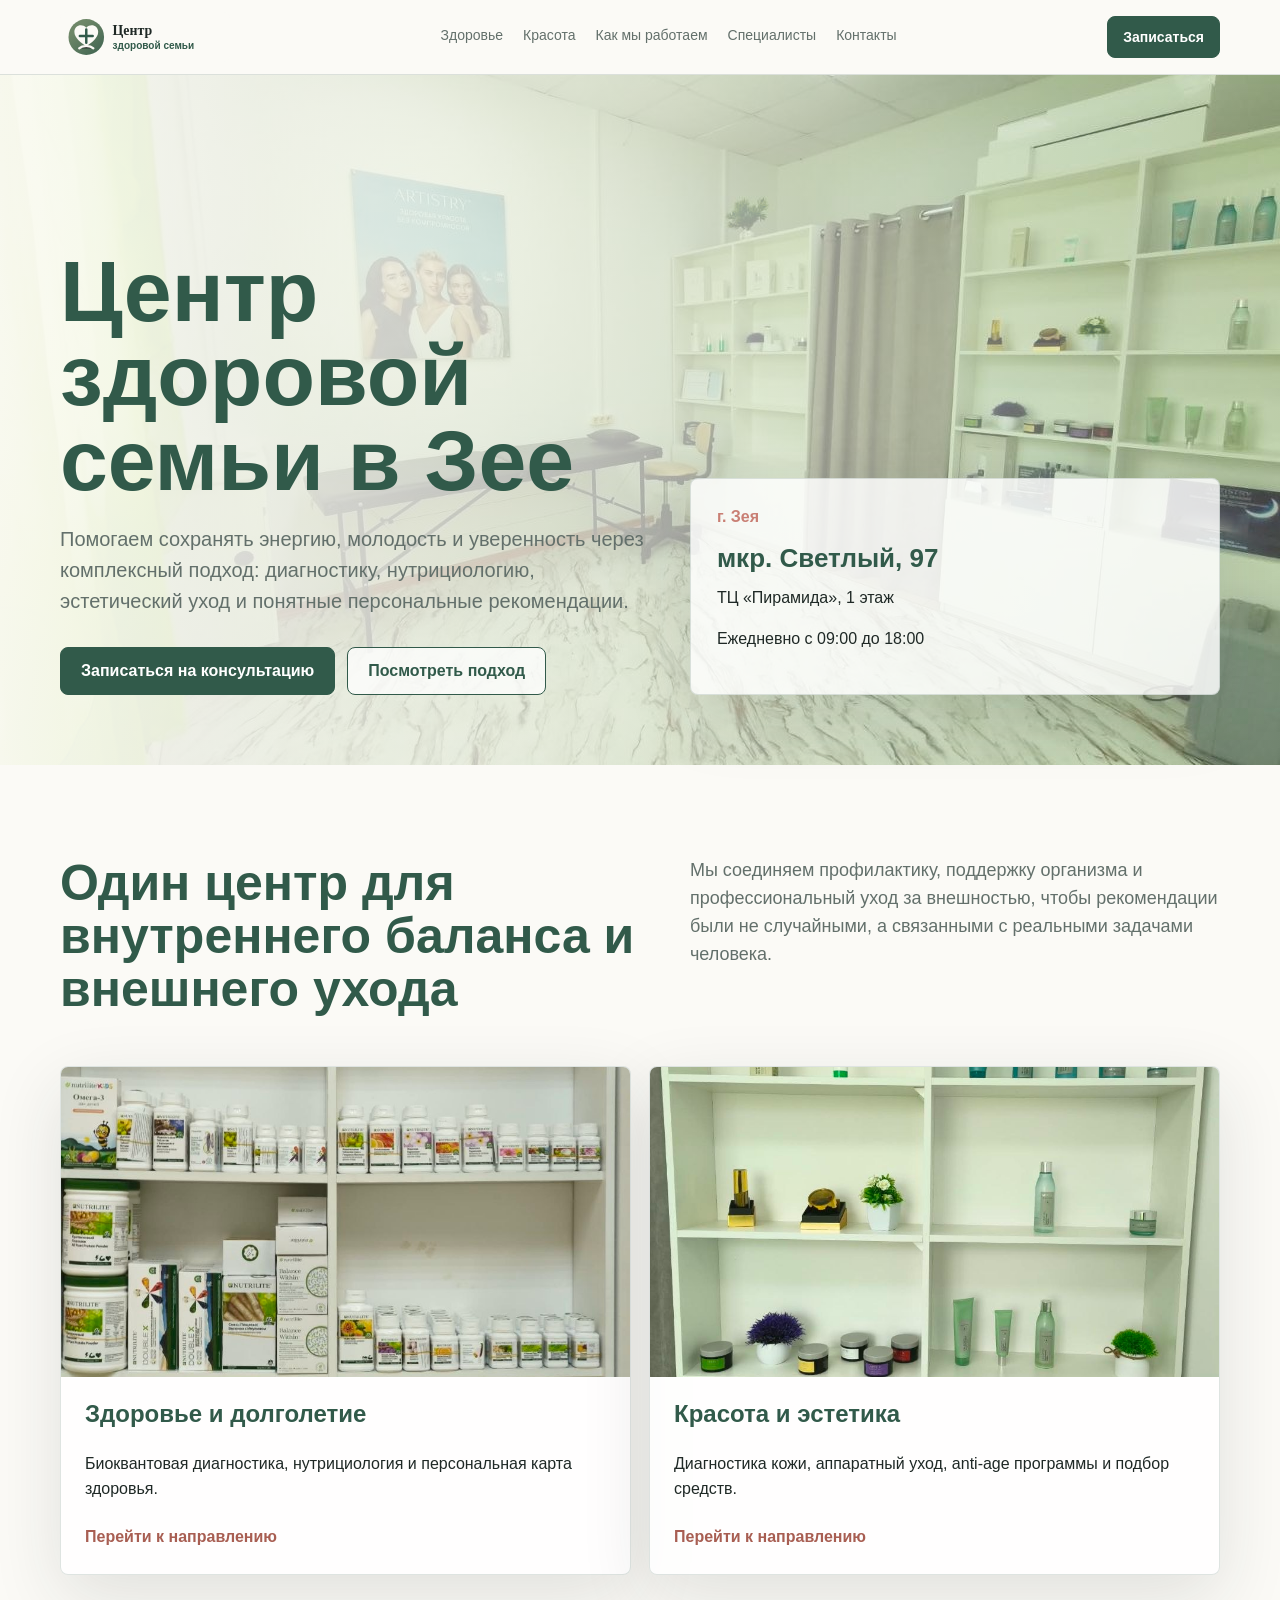
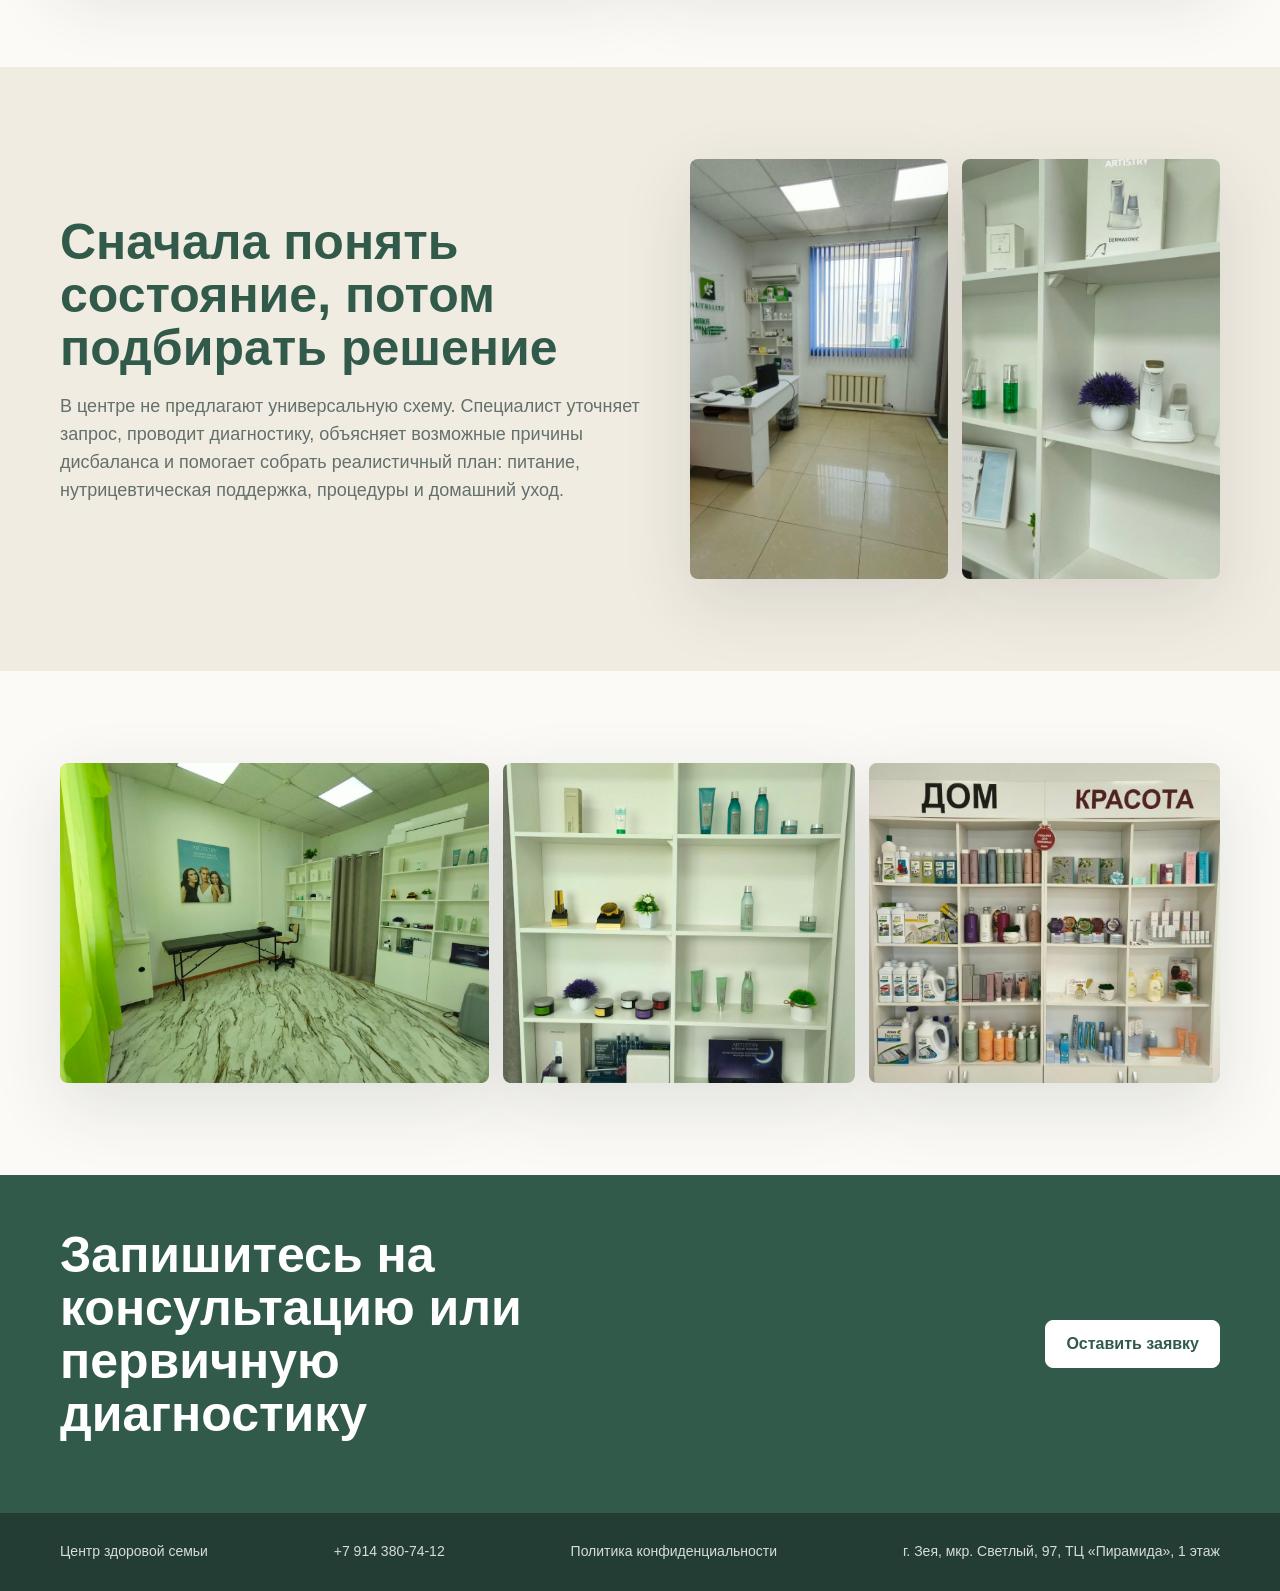
==== commit 76011f5e: "Добавить политику конфиденциальности и файлы миграции" ====
--- a/index.html
+++ b/index.html
@@ -119,6 +119,7 @@
       <div class="container footer-grid">
         <span>Центр здоровой семьи</span>
         <a href="tel:+79143807412">+7 914 380-74-12</a>
+        <a href="privacy.html">Политика конфиденциальности</a>
         <span>г. Зея, мкр. Светлый, 97, ТЦ «Пирамида», 1 этаж</span>
       </div>
     </footer>
--- a/assets/multipage.css
+++ b/assets/multipage.css
@@ -425,6 +425,28 @@
   font-size: 18px;
 }
 
+.document-content {
+  max-width: 860px;
+}
+
+.document-content h2 {
+  margin-top: 42px;
+  font-size: 30px;
+}
+
+.document-content p,
+.document-content li {
+  color: var(--muted);
+  font-size: 18px;
+}
+
+.document-content a {
+  color: var(--clay);
+  font-weight: 800;
+  text-decoration: underline;
+  text-underline-offset: 3px;
+}
+
 .timeline {
   display: grid;
   gap: 12px;
@@ -547,6 +569,30 @@
 .hidden-field {
   position: absolute;
   left: -9999px;
+}
+
+.consent-field {
+  display: grid;
+  grid-template-columns: 18px 1fr;
+  align-items: start;
+  gap: 10px;
+  color: var(--muted);
+  font-size: 13px;
+  font-weight: 500;
+}
+
+.consent-field input {
+  width: 18px;
+  height: 18px;
+  margin-top: 2px;
+  accent-color: var(--moss);
+}
+
+.consent-field a {
+  color: var(--clay);
+  font-weight: 800;
+  text-decoration: underline;
+  text-underline-offset: 3px;
 }
 
 .cta-band {
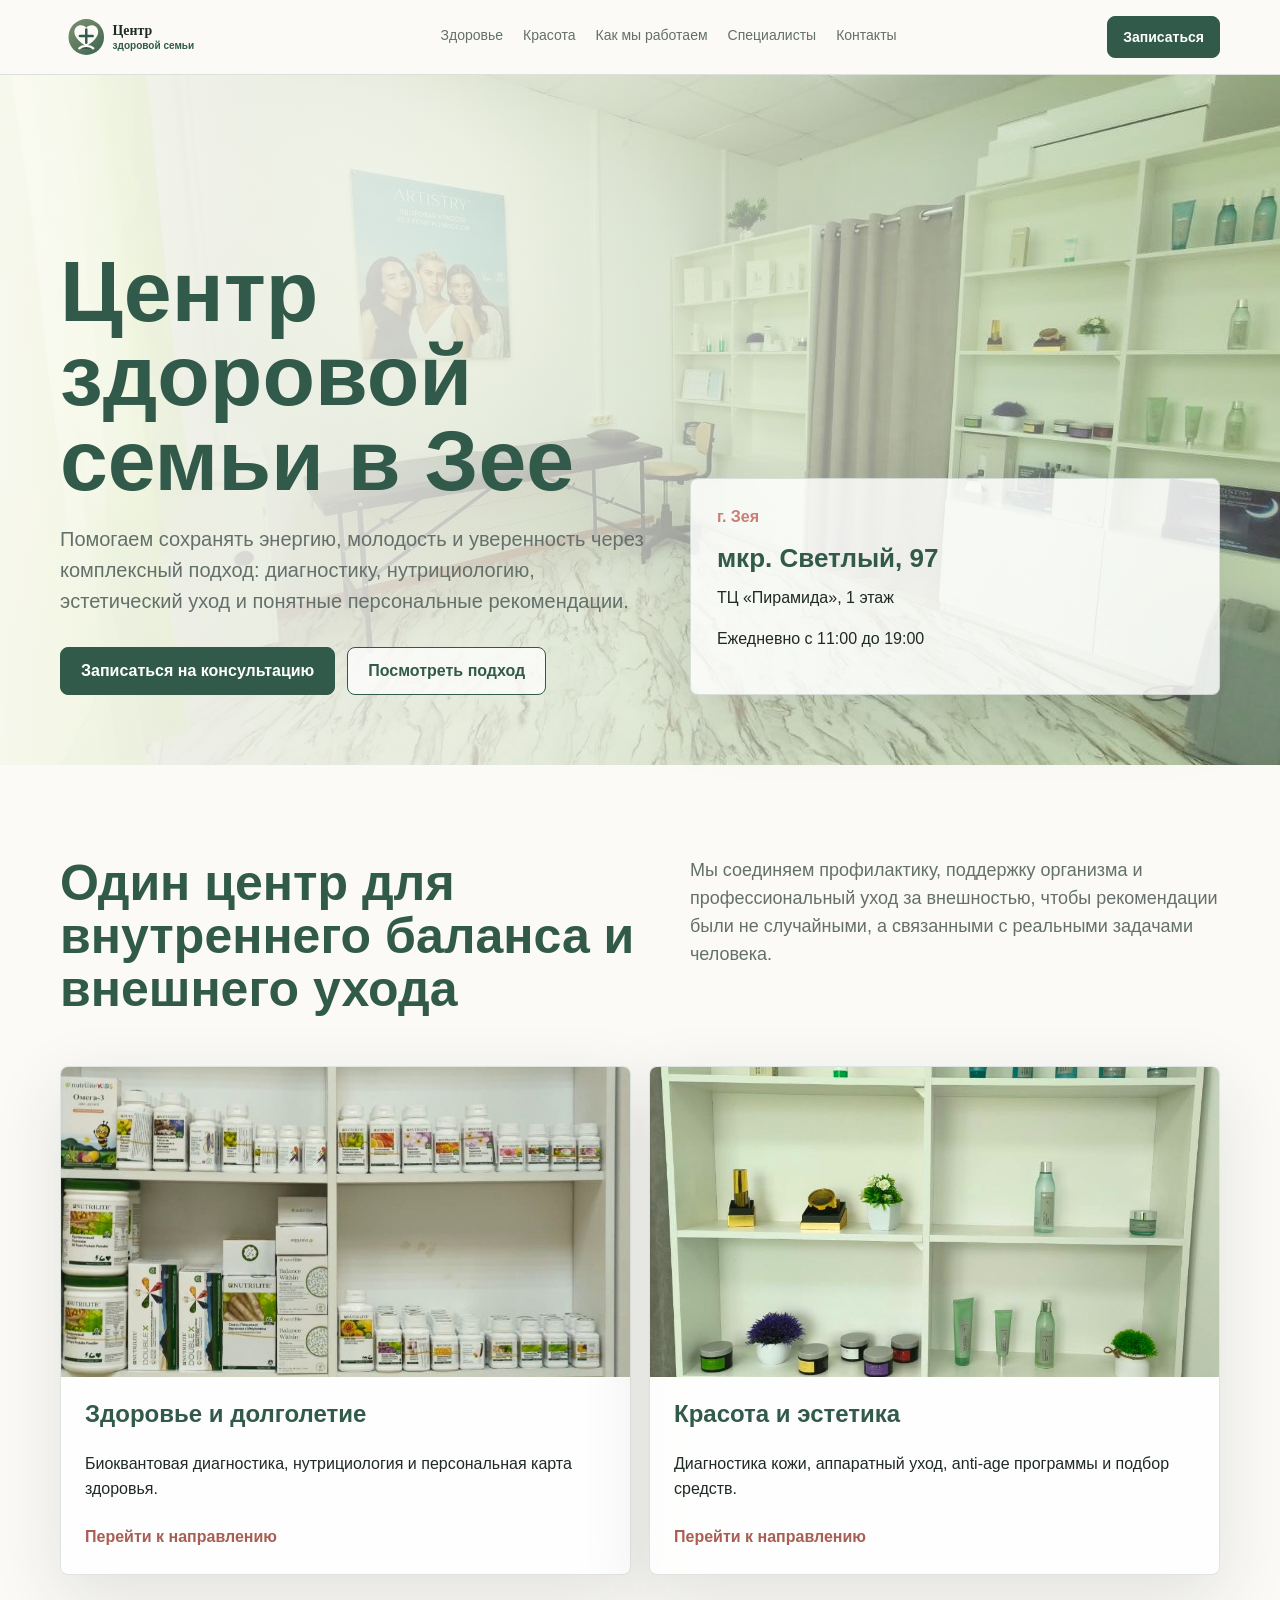
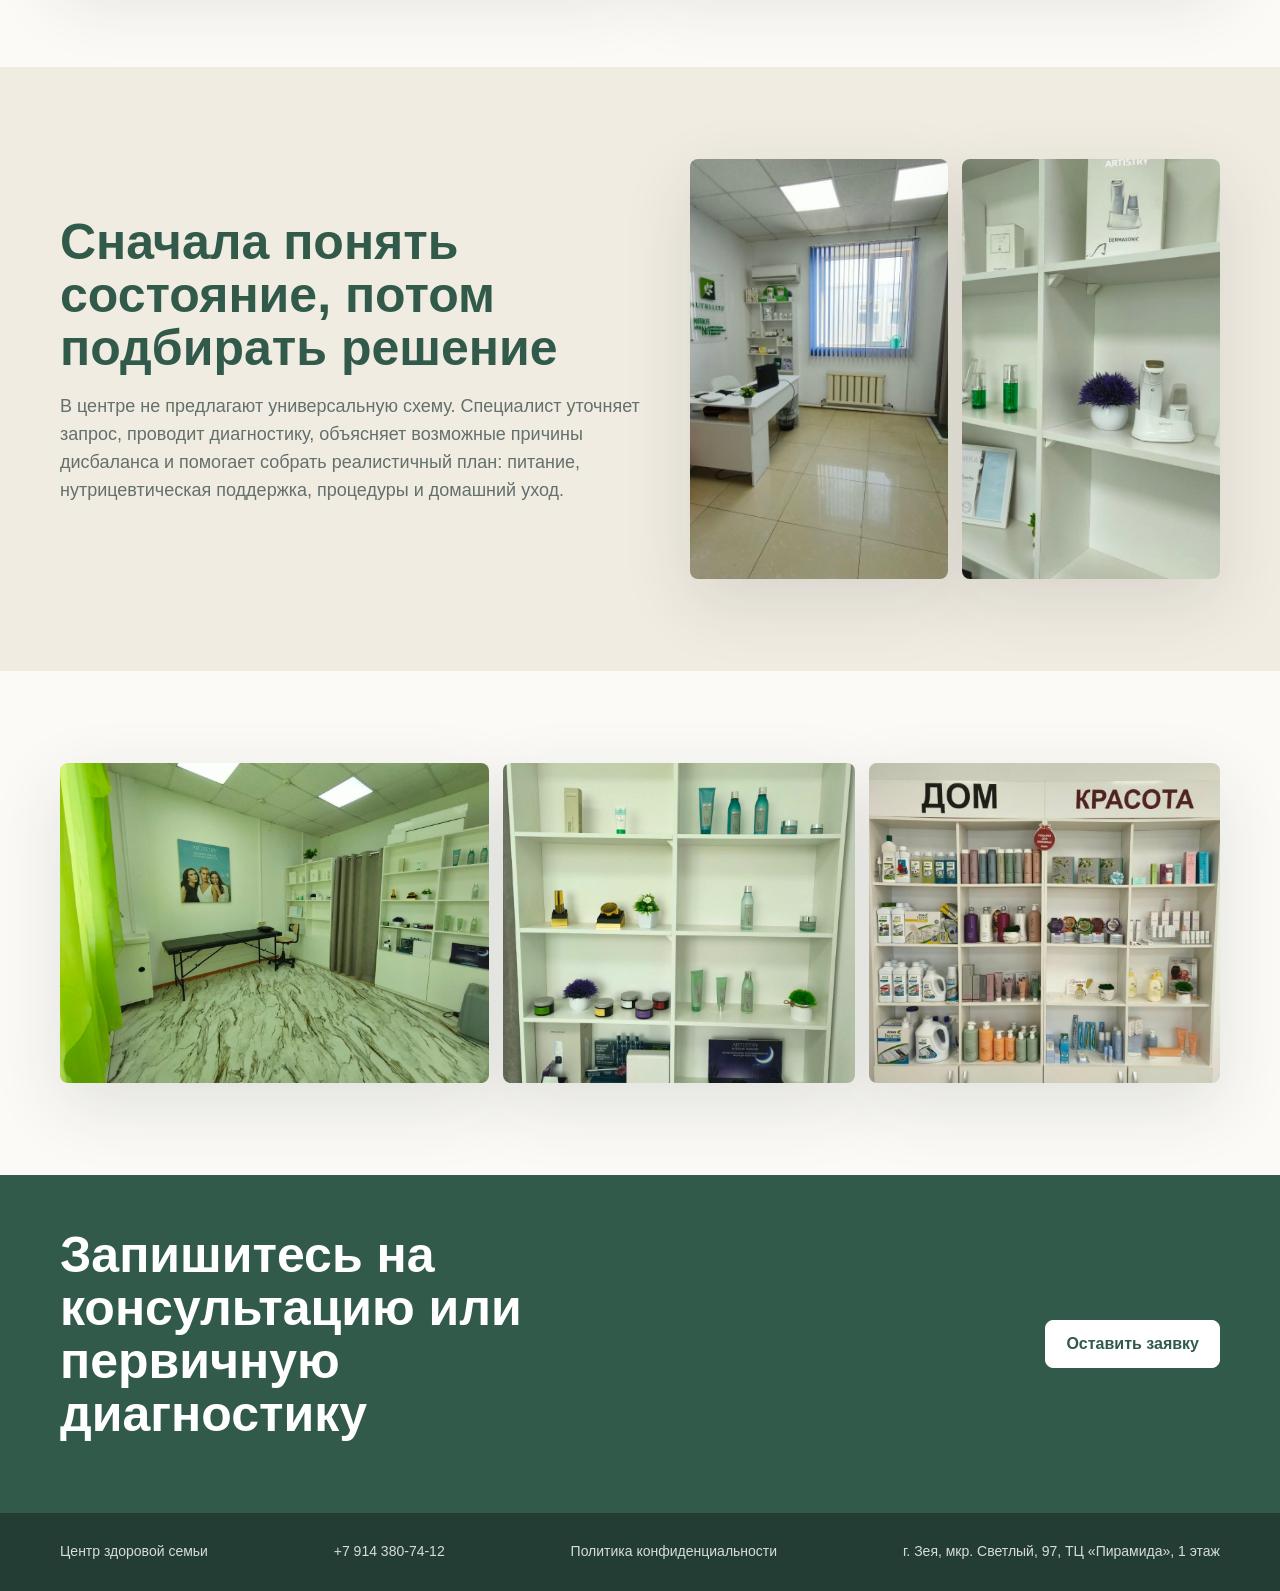
==== commit 4c8599be: "Обновить домен и режим работы" ====
--- a/index.html
+++ b/index.html
@@ -8,7 +8,7 @@
       name="description"
       content="Центр здоровой семьи в Зее: биоквантовая диагностика, консультации нутрициолога, эстетический уход, anti-age программы и подбор ухода."
     />
-    <link rel="stylesheet" href="assets/multipage.css" />
+    <link rel="stylesheet" href="assets/multipage.css?v=2" />
   </head>
   <body>
     <header class="site-header">
@@ -45,7 +45,7 @@
             <span>г. Зея</span>
             <strong>мкр. Светлый, 97</strong>
             <p>ТЦ «Пирамида», 1 этаж</p>
-            <p>Ежедневно с 09:00 до 18:00</p>
+            <p>Ежедневно с 11:00 до 19:00</p>
           </aside>
         </div>
       </section>
--- a/assets/multipage.css
+++ b/assets/multipage.css
@@ -571,25 +571,30 @@
   left: -9999px;
 }
 
-.consent-field {
-  display: grid;
-  grid-template-columns: 18px 1fr;
-  align-items: start;
+.lead-form .consent-field {
+  display: flex;
+  flex-direction: row;
+  align-items: flex-start;
   gap: 10px;
   color: var(--muted);
   font-size: 13px;
   font-weight: 500;
 }
 
-.consent-field input {
+.lead-form .consent-field input {
+  flex: 0 0 18px;
   width: 18px;
   height: 18px;
   margin-top: 2px;
   accent-color: var(--moss);
 }
 
-.consent-field a {
-  color: var(--clay);
+.lead-form .consent-field span {
+  display: block;
+}
+
+.lead-form .consent-field a {
+  color: #c23b31;
   font-weight: 800;
   text-decoration: underline;
   text-underline-offset: 3px;
